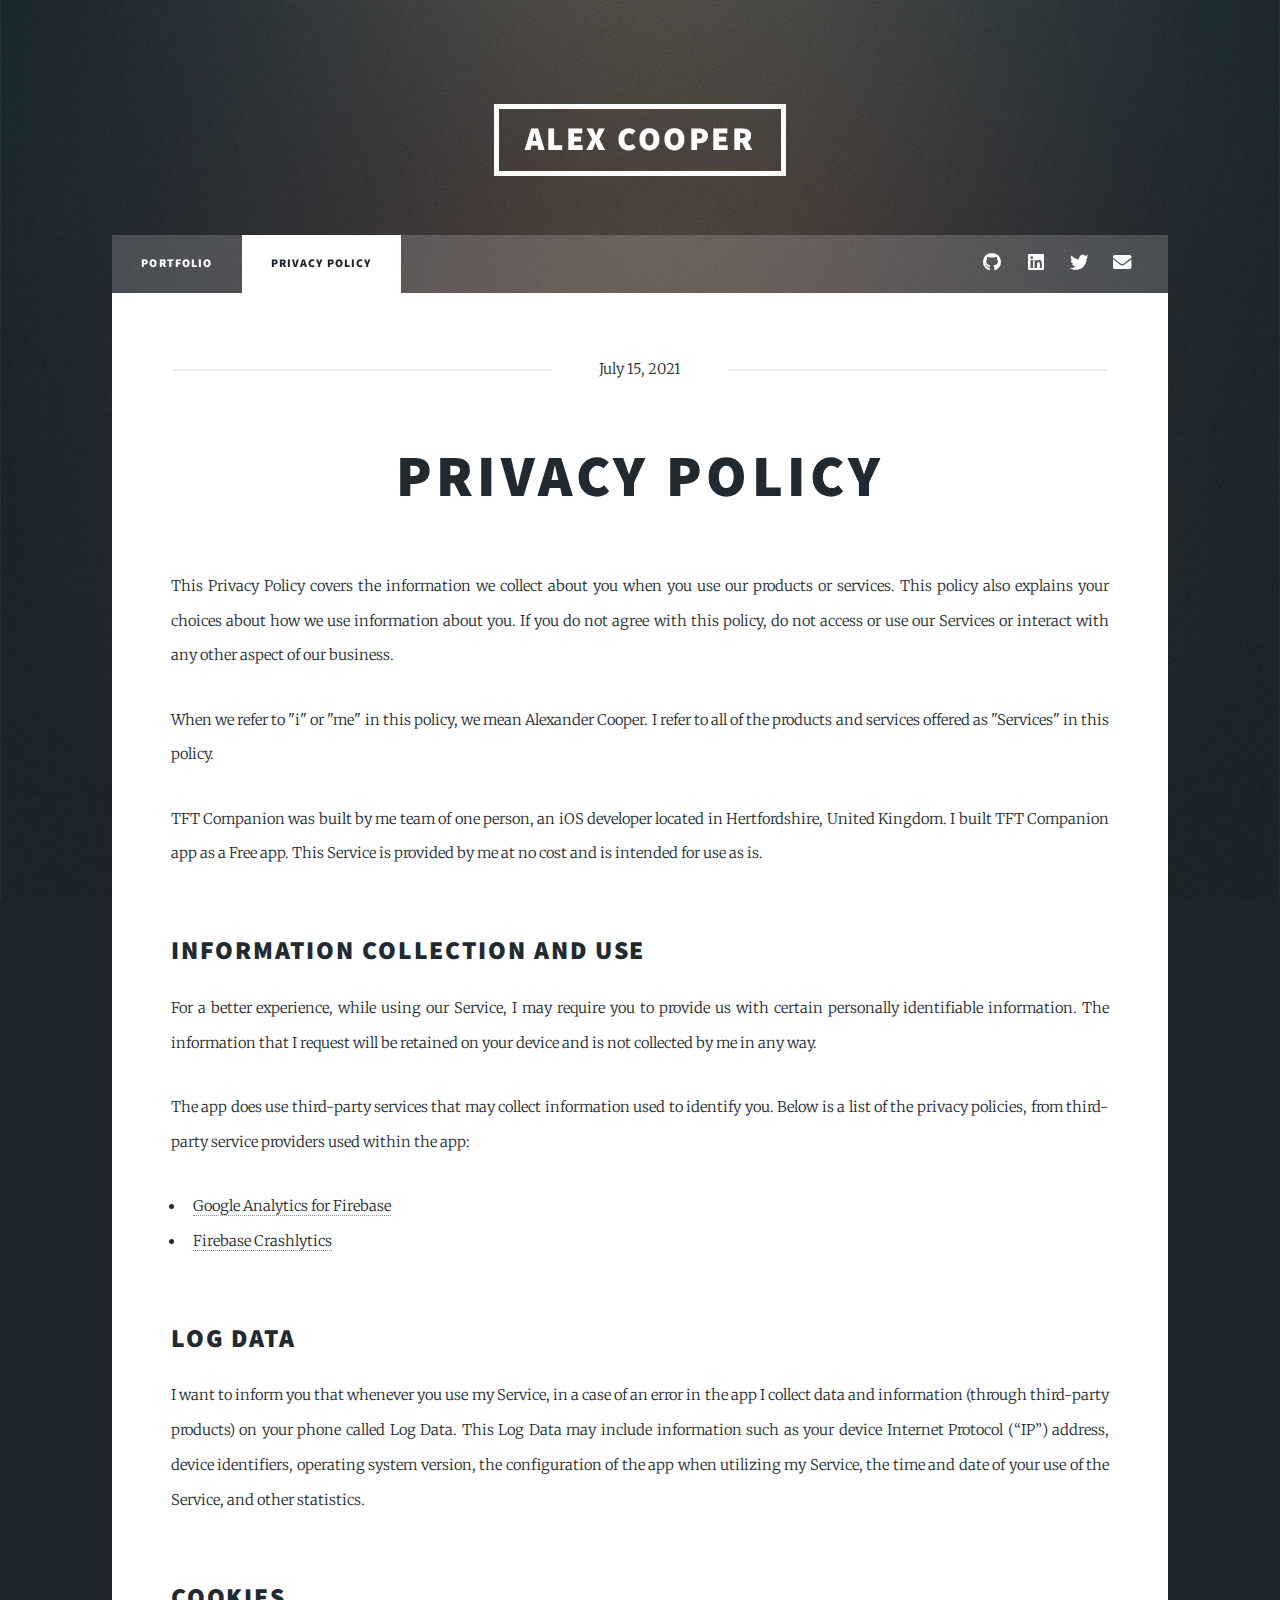
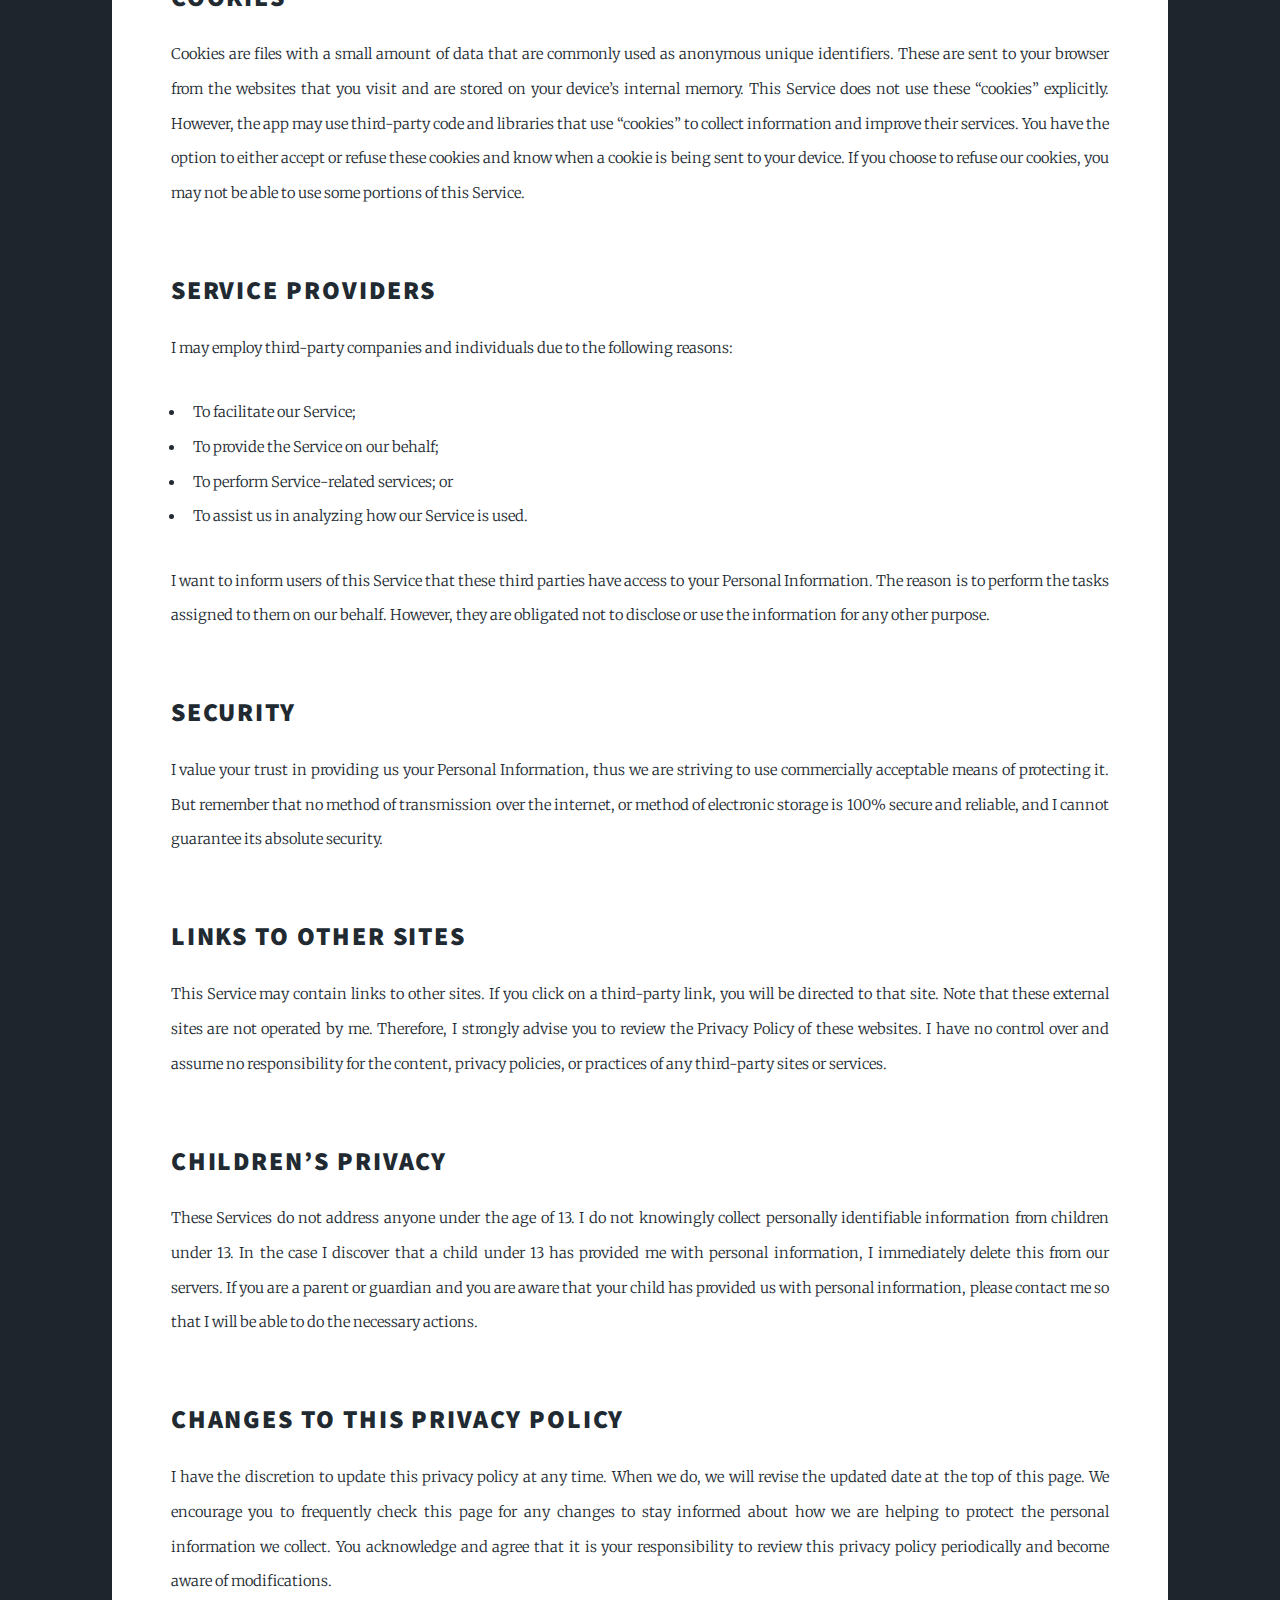
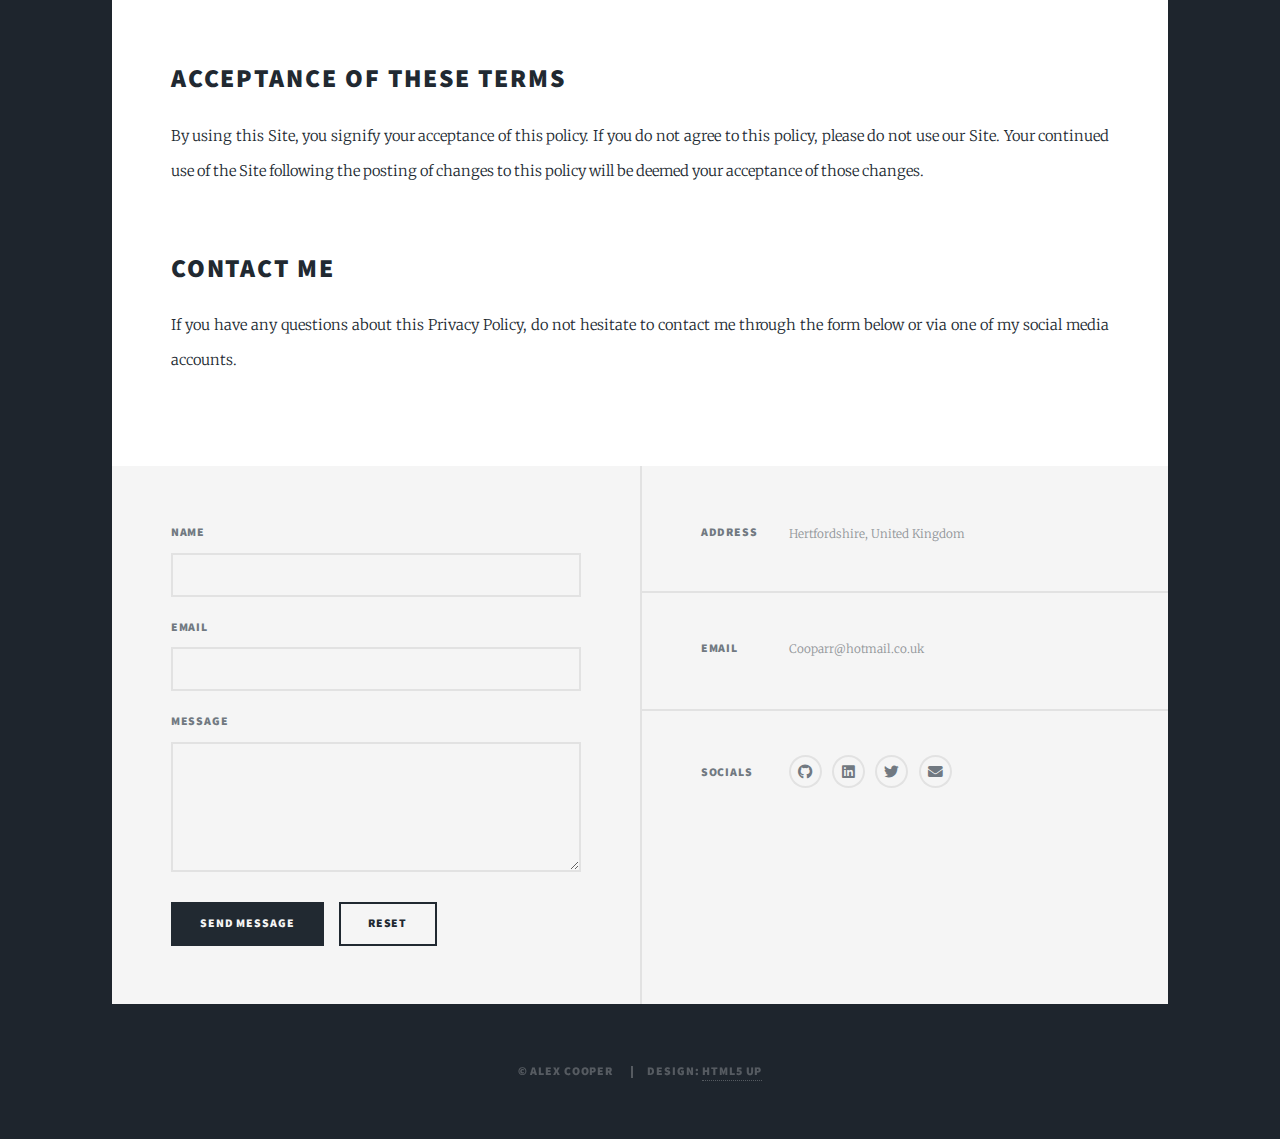
==== privacypolicy.html @ 0dc4c360 "Added a privacy policy page." ====
<!DOCTYPE HTML>
<!--
	Massively by HTML5 UP
	html5up.net | @ajlkn
	Free for personal and commercial use under the CCA 3.0 license (html5up.net/license)
-->
<html>

<head>
	<title>Alex Cooper - Privacy Policy</title>
	<link rel="icon" href="images/Memoji.png" type="image/jpg">
	<meta charset="utf-8" />
	<meta name="viewport" content="width=device-width, initial-scale=1, user-scalable=no" />
	<link rel="stylesheet" href="assets/css/main.css" />
	<noscript>
		<link rel="stylesheet" href="assets/css/noscript.css" />
	</noscript>
</head>

<body class="is-preload">

	<!-- Wrapper -->
	<div id="wrapper">

		<!-- Header -->
		<header id="header">
			<a href="index.html" class="logo">Alex Cooper</a>
		</header>

		<!-- Nav -->
		<nav id="nav">
			<ul class="links">
				<li><a href="index.html">Portfolio</a></li>
				<li class="active"><a href="privacypolicy.html">Privacy Policy</a></li>
			</ul>
			<ul class="icons">
				<li><a href="https://github.com/Cooparr" target="_blank" class="icon brands fa-github"><span
							class="label">GitHub</span></a></li>
				<li><a href="https://www.linkedin.com/in/alexandercooper/" target="_blank"
						class="icon brands fa-linkedin"><span class="label">LinkedIn</span></a></li>
				<li><a href="https://twitter.com/ACooparr" target="_blank" class="icon brands fa-twitter"><span
							class="label">Twitter</span></a></li>
				<li><a href="mailto:cooparr@hotmail.co.uk?body=Hello Alex," target="_blank"
						class="icon solid fas fa-envelope"><span class="label">Email Me</span></a></li>
			</ul>
		</nav>

		<!-- Main -->
		<div id="main">

			<!-- Privacy Policy -->
			<section class="post">
				<header class="major">
					<span class="date">July 15, 2021</span>
					<h1>Privacy Policy</h1>
				</header>
				<p>
					This Privacy Policy covers the information we collect about you when you use our products or services. This policy also explains your choices about how we use information about you. If you do not agree with this policy, do not access or use our Services or interact with any other aspect of our business.
				</p>
				<p>
					When we refer to "i" or "me" in this policy, we mean Alexander Cooper. I refer to all of the products and services offered as "Services" in this policy.
				</p>
				<p>
					TFT Companion was built by me team of one person, an iOS developer located in Hertfordshire, United Kingdom. I built TFT Companion app as a Free app. This Service is provided by me at no cost and is intended for use as is.
				</p>
				</br>


				<h2>Information Collection and Use</h2>
				<p>
					For a better experience, while using our Service, I may require you to provide us with certain personally identifiable information. The information that I request will be retained on your device and is not collected by me in any way.
				</p>
				<p>
					The app does use third-party services that may collect information used to identify you. Below is a list of the privacy policies, from third-party service providers used within the app:
				</p>
				<ul>
					<li>
						<a href="https://firebase.google.com/policies/analytics" target="_blank">Google Analytics for
							Firebase</a>
					</li>
					<li>
						<a href="https://firebase.google.com/support/privacy/" target="_blank">Firebase Crashlytics</a>
					</li>
				</ul>
				</br>


				<h2>Log Data</h2>
				<p>
					I want to inform you that whenever you use my Service, in a case of an error in the app I collect data and information (through third-party products) on your phone called Log Data. This Log Data may include information such as your device Internet Protocol (“IP”) address, device identifiers, operating system version, the configuration of the app when utilizing my Service, the time and date of your use of the Service, and other statistics.
				</p>
				</br>


				<h2>Cookies</h2>
				<p>
					Cookies are files with a small amount of data that are commonly used as anonymous unique identifiers. These are sent to your browser from the websites that you visit and are stored on your device’s internal memory. This Service does not use these “cookies” explicitly. However, the app may use third-party code and libraries that use “cookies” to collect information and improve their services. You have the option to either accept or refuse these cookies and know when a cookie is being sent to your device. If you choose to refuse our cookies, you may not be able to use some portions of this Service.
				</p>
				</br>


				<h2>Service Providers</h2>
				<p>
					I may employ third-party companies and individuals due to the following reasons:
				</p>
				<ul>
					<li>To facilitate our Service;</li>
					<li>To provide the Service on our behalf;</li>
					<li>To perform Service-related services; or</li>
					<li>To assist us in analyzing how our Service is used.</li>
				</ul>
				<p>
					I want to inform users of this Service that these third parties have access to your Personal Information. The reason is to perform the tasks assigned to them on our behalf. However, they are obligated not to disclose or use the information for any other purpose.
				</p>
				</br>
				<h2>Security</h2>

				<p>
					I value your trust in providing us your Personal Information, thus we are striving to use commercially acceptable means of protecting it. But remember that no method of transmission over the internet, or method of electronic storage is 100% secure and reliable, and I cannot guarantee its absolute security.
				</p>


				</br>
				<h2>Links to Other Sites</h2>
				<p>
					This Service may contain links to other sites. If you click on a third-party link, you will be directed to that site. Note that these external sites are not operated by me. Therefore, I strongly advise you to review the Privacy Policy of these websites. I have no control over and assume no responsibility for the content, privacy policies, or practices of any third-party sites or services.
				</p>
				</br>


				<h2>Children’s Privacy</h2>
				<p>
					These Services do not address anyone under the age of 13. I do not knowingly collect personally identifiable information from children under 13. In the case I discover that a child under 13 has provided me with personal information, I immediately delete this from our servers. If you are a parent or guardian and you are aware that your child has provided us with personal information, please contact me so that I will be able to do the necessary actions.
				</p>
				</br>


				<h2>Changes to This Privacy Policy</h2>
				<p>
					I have the discretion to update this privacy policy at any time. When we do, we will revise the updated date at the top of this page. We encourage you to frequently check this page for any changes to stay informed about how we are helping to protect the personal information we collect. You acknowledge and agree that it is your responsibility to review this privacy policy periodically and become aware of modifications.
				</p>
				</br>


				<h2>Acceptance of These Terms</h2>
				<p>
					By using this Site, you signify your acceptance of this policy. If you do not agree to this policy, please do not use our Site. Your continued use of the Site following the posting of changes to this policy will be deemed your acceptance of those changes.
				</p>
				</br>


				<h2>Contact Me</h2>
				<p>
					If you have any questions about this Privacy Policy, do not hesitate to contact me through the form below or via one of my social media accounts.
				</p>
			</section>
		</div>

		<!-- Footer -->
		<footer id="footer">
			<section>
				<form method="post" action="mailto:cooparr@hotmail.co.uk" enctype="text/plain">
					<div class="fields">
						<div class="field">
							<label for="name">Name</label>
							<input type="text" name="name" id="name">
						</div>
						<div class="field">
							<label for="email">Email</label>
							<input type="text" name="email" id="email">
						</div>
						<div class="field">
							<label for="message">Message</label>
							<textarea name="message" id="message" rows="3"></textarea>
						</div>
					</div>
					<ul class="actions">
						<li><input type="submit" value="Send Message" class="primary"/></li>
						<li><input type="reset" value="Reset"></li>
					</ul>
				</form>
			</section>
			<section class="split contact">
				<section class="alt">
					<h3>Address</h3>
					<p>Hertfordshire, United Kingdom</p>
				</section>
				<section class="alt">
					<h3>Email</h3>
					<p>Cooparr@hotmail.co.uk</p>
				</section>
				<section>
					<h3>Socials</h3>
					<ul class="icons alt">
						<li><a href="https://github.com/Cooparr" target="_blank" class="icon brands alt fa-github"><span
									class="label">GitHub</span></a></li>
						<li><a href="https://www.linkedin.com/in/alexandercooper/" target="_blank"
								class="icon brands alt fa-linkedin"><span class="label">LinkedIn</span></a></li>
						<li><a href="https://twitter.com/ACooparr" target="_blank"
								class="icon brands alt fa-twitter"><span class="label">Twitter</span></a></li>
						<li><a href="mailto:cooparr@hotmail.co.uk?body=Hello Alex," target="_blank"
								class="icon solid fas fa-envelope"><span class="label">Email Me</span></a></li>
					</ul>
				</section>
			</section>
		</footer>

		<!-- Copyright -->
		<div id="copyright">
			<ul>
				<li>&copy; Alex Cooper</li>
				<li>Design: <a href="https://html5up.net">HTML5 UP</a></li>
			</ul>
		</div>

	</div>

	<!-- Scripts -->
	<script src="assets/js/jquery.min.js"></script>
	<script src="assets/js/jquery.scrollex.min.js"></script>
	<script src="assets/js/jquery.scrolly.min.js"></script>
	<script src="assets/js/browser.min.js"></script>
	<script src="assets/js/breakpoints.min.js"></script>
	<script src="assets/js/util.js"></script>
	<script src="assets/js/main.js"></script>

</body>

</html>
---- assets/css/main.css ----
@import url(fontawesome-all.min.css);
@import url("https://fonts.googleapis.com/css?family=Merriweather:300,700,300italic,700italic|Source+Sans+Pro:900");

/*
	Massively by HTML5 UP
	html5up.net | @ajlkn
	Free for personal and commercial use under the CCA 3.0 license (html5up.net/license)
*/

html, body, div, span, applet, object,
iframe, h1, h2, h3, h4, h5, h6, p, blockquote,
pre, a, abbr, acronym, address, big, cite,
code, del, dfn, em, img, ins, kbd, q, s, samp,
small, strike, strong, sub, sup, tt, var, b,
u, i, center, dl, dt, dd, ol, ul, li, fieldset,
form, label, legend, table, caption, tbody,
tfoot, thead, tr, th, td, article, aside,
canvas, details, embed, figure, figcaption,
footer, header, hgroup, menu, nav, output, ruby,
section, summary, time, mark, audio, video {
	margin: 0;
	padding: 0;
	border: 0;
	font-size: 100%;
	font: inherit;
	vertical-align: baseline;}

article, aside, details, figcaption, figure,
footer, header, hgroup, menu, nav, section {
	display: block;}

body {
	line-height: 1;
}

ol, ul {
	list-style: none;
}

blockquote, q {
	quotes: none;
}

	blockquote:before, blockquote:after, q:before, q:after {
		content: '';
		content: none;
	}

table {
	border-collapse: collapse;
	border-spacing: 0;
}

body {
	-webkit-text-size-adjust: none;
}

mark {
	background-color: transparent;
	color: inherit;
}

input::-moz-focus-inner {
	border: 0;
	padding: 0;
}

input, select, textarea {
	-moz-appearance: none;
	-webkit-appearance: none;
	-ms-appearance: none;
	appearance: none;
}

/* Basic */

	@-ms-viewport {
		width: device-width;
	}

	body {
		-ms-overflow-style: scrollbar;
	}

	@media screen and (max-width: 480px) {

		html, body {
			min-width: 320px;
		}

	}

	html {
		box-sizing: border-box;
	}

	*, *:before, *:after {
		box-sizing: inherit;
	}

	body {
		background-color: #1e252d;
	}

		body.is-preload *, body.is-preload *:before, body.is-preload *:after {
			-moz-animation: none !important;
			-webkit-animation: none !important;
			-ms-animation: none !important;
			animation: none !important;
			-moz-transition: none !important;
			-webkit-transition: none !important;
			-ms-transition: none !important;
			transition: none !important;
		}

/* Type */

	html {
		font-size: 16pt;
	}

		@media screen and (max-width: 1680px) {

			html {
				font-size: 12pt;
			}

		}

		@media screen and (max-width: 1280px) {

			html {
				font-size: 11pt;
			}

		}

		@media screen and (max-width: 360px) {

			html {
				font-size: 10pt;
			}

		}

	body {
		color: #212931;
	}

	body, input, select, textarea {
		font-family: "Merriweather", Georgia, serif;
		font-weight: 300;
		font-size: 1rem;
		line-height: 2.375;
	}

	a {
		-moz-transition: color 0.2s ease-in-out, background-color 0.2s ease-in-out, border-color 0.2s ease-in-out, box-shadow 0.2s ease-in-out;
		-webkit-transition: color 0.2s ease-in-out, background-color 0.2s ease-in-out, border-color 0.2s ease-in-out, box-shadow 0.2s ease-in-out;
		-ms-transition: color 0.2s ease-in-out, background-color 0.2s ease-in-out, border-color 0.2s ease-in-out, box-shadow 0.2s ease-in-out;
		transition: color 0.2s ease-in-out, background-color 0.2s ease-in-out, border-color 0.2s ease-in-out, box-shadow 0.2s ease-in-out;
		border-bottom: dotted 1px;
		text-decoration: none;
	}

		a:hover {
			border-bottom-color: transparent;
		}

	strong, b {
		font-weight: 600;
	}

	em, i {
		font-style: italic;
	}

	p {
		text-align: justify;
		margin: 0 0 2rem 0;
	}

	h1, h2, h3, h4, h5, h6 {
		font-family: "Source Sans Pro", Helvetica, sans-serif;
		font-weight: 900;
		line-height: 1.5;
		letter-spacing: 0.075em;
		text-transform: uppercase;
		margin: 0 0 1rem 0;
	}

		h1 a, h2 a, h3 a, h4 a, h5 a, h6 a {
			border-bottom: 0;
			color: inherit;
			text-decoration: none;
		}

	h1 {
		font-size: 4rem;
		line-height: 1.1;
		margin: 0 0 2rem 0;
	}

	h2 {
		font-size: 1.75rem;
		line-height: 1.3;
		margin: 0 0 1.5rem 0;
	}

	h3 {
		font-size: 1.25rem;
		margin: 0 0 1.5rem 0;
	}

	h4 {
		font-size: 1rem;
	}

	h5 {
		font-size: 0.9rem;
	}

	h6 {
		font-size: 0.8rem;
	}

	sub {
		font-size: 0.8rem;
		position: relative;
		top: 0.5rem;
	}

	sup {
		font-size: 0.8rem;
		position: relative;
		top: -0.5rem;
	}

	blockquote {
		border-left: solid 4px;
		font-style: italic;
		margin: 0 0 2rem 0;
		padding: 0.5rem 0 0.5rem 2rem;
	}

	code {
		border: solid 2px;
		font-family: "Courier New", monospace;
		font-size: 0.9rem;
		margin: 0 0.25rem;
		padding: 0.25rem 0.65rem;
	}

	pre {
		-webkit-overflow-scrolling: touch;
		font-family: "Courier New", monospace;
		font-size: 0.9rem;
		margin: 0 0 2rem 0;
	}

		pre code {
			display: block;
			line-height: 1.75;
			padding: 1rem 1.5rem;
			overflow-x: auto;
		}

	hr {
		border: 0;
		border-bottom: solid 2px;
		margin: 3rem 0;
	}

		hr.major {
			margin: 5rem 0;
		}

	.align-left {
		text-align: left;
	}

	.align-center {
		text-align: center;
	}

	.align-right {
		text-align: right;
	}

	input, select, textarea {
		color: #212931;
	}

	a {
		color: #212931;
		border-bottom-color: rgba(33, 41, 49, 0.5);
	}

		a:hover {
			border-bottom-color: transparent;
			color: #18bfef !important;
		}

	strong, b {
		color: #212931;
	}

	h1, h2, h3, h4, h5, h6 {
		color: #212931;
	}

	blockquote {
		border-left-color: #eeeeee;
	}

	code {
		background: rgba(220, 220, 220, 0.25);
		border-color: #eeeeee;
	}

	hr {
		border-bottom-color: #eeeeee;
	}

/* Row */

	.row {
		display: flex;
		flex-wrap: wrap;
		box-sizing: border-box;
		align-items: stretch;
	}

		.row > * {
			box-sizing: border-box;
		}

		.row.gtr-uniform > * > :last-child {
			margin-bottom: 0;
		}

		.row.aln-left {
			justify-content: flex-start;
		}

		.row.aln-center {
			justify-content: center;
		}

		.row.aln-right {
			justify-content: flex-end;
		}

		.row.aln-top {
			align-items: flex-start;
		}

		.row.aln-middle {
			align-items: center;
		}

		.row.aln-bottom {
			align-items: flex-end;
		}

		.row > .imp {
			order: -1;
		}

		.row > .col-1 {
			width: 8.33333%;
		}

		.row > .off-1 {
			margin-left: 8.33333%;
		}

		.row > .col-2 {
			width: 16.66667%;
		}

		.row > .off-2 {
			margin-left: 16.66667%;
		}

		.row > .col-3 {
			width: 25%;
		}

		.row > .off-3 {
			margin-left: 25%;
		}

		.row > .col-4 {
			width: 33.33333%;
		}

		.row > .off-4 {
			margin-left: 33.33333%;
		}

		.row > .col-5 {
			width: 41.66667%;
		}

		.row > .off-5 {
			margin-left: 41.66667%;
		}

		.row > .col-6 {
			width: 50%;
		}

		.row > .off-6 {
			margin-left: 50%;
		}

		.row > .col-7 {
			width: 58.33333%;
		}

		.row > .off-7 {
			margin-left: 58.33333%;
		}

		.row > .col-8 {
			width: 66.66667%;
		}

		.row > .off-8 {
			margin-left: 66.66667%;
		}

		.row > .col-9 {
			width: 75%;
		}

		.row > .off-9 {
			margin-left: 75%;
		}

		.row > .col-10 {
			width: 83.33333%;
		}

		.row > .off-10 {
			margin-left: 83.33333%;
		}

		.row > .col-11 {
			width: 91.66667%;
		}

		.row > .off-11 {
			margin-left: 91.66667%;
		}

		.row > .col-12 {
			width: 100%;
		}

		.row > .off-12 {
			margin-left: 100%;
		}

		.row.gtr-0 {
			margin-top: 0;
			margin-left: 0rem;
		}

			.row.gtr-0 > * {
				padding: 0 0 0 0rem;
			}

			.row.gtr-0.gtr-uniform {
				margin-top: 0rem;
			}

				.row.gtr-0.gtr-uniform > * {
					padding-top: 0rem;
				}

		.row.gtr-25 {
			margin-top: 0;
			margin-left: -0.375rem;
		}

			.row.gtr-25 > * {
				padding: 0 0 0 0.375rem;
			}

			.row.gtr-25.gtr-uniform {
				margin-top: -0.375rem;
			}

				.row.gtr-25.gtr-uniform > * {
					padding-top: 0.375rem;
				}

		.row.gtr-50 {
			margin-top: 0;
			margin-left: -0.75rem;
		}

			.row.gtr-50 > * {
				padding: 0 0 0 0.75rem;
			}

			.row.gtr-50.gtr-uniform {
				margin-top: -0.75rem;
			}

				.row.gtr-50.gtr-uniform > * {
					padding-top: 0.75rem;
				}

		.row {
			margin-top: 0;
			margin-left: -1.5rem;
		}

			.row > * {
				padding: 0 0 0 1.5rem;
			}

			.row.gtr-uniform {
				margin-top: -1.5rem;
			}

				.row.gtr-uniform > * {
					padding-top: 1.5rem;
				}

		.row.gtr-150 {
			margin-top: 0;
			margin-left: -2.25rem;
		}

			.row.gtr-150 > * {
				padding: 0 0 0 2.25rem;
			}

			.row.gtr-150.gtr-uniform {
				margin-top: -2.25rem;
			}

				.row.gtr-150.gtr-uniform > * {
					padding-top: 2.25rem;
				}

		.row.gtr-200 {
			margin-top: 0;
			margin-left: -3rem;
		}

			.row.gtr-200 > * {
				padding: 0 0 0 3rem;
			}

			.row.gtr-200.gtr-uniform {
				margin-top: -3rem;
			}

				.row.gtr-200.gtr-uniform > * {
					padding-top: 3rem;
				}

		@media screen and (max-width: 1680px) {

			.row {
				display: flex;
				flex-wrap: wrap;
				box-sizing: border-box;
				align-items: stretch;
			}

				.row > * {
					box-sizing: border-box;
				}

				.row.gtr-uniform > * > :last-child {
					margin-bottom: 0;
				}

				.row.aln-left {
					justify-content: flex-start;
				}

				.row.aln-center {
					justify-content: center;
				}

				.row.aln-right {
					justify-content: flex-end;
				}

				.row.aln-top {
					align-items: flex-start;
				}

				.row.aln-middle {
					align-items: center;
				}

				.row.aln-bottom {
					align-items: flex-end;
				}

				.row > .imp-xlarge {
					order: -1;
				}

				.row > .col-1-xlarge {
					width: 8.33333%;
				}

				.row > .off-1-xlarge {
					margin-left: 8.33333%;
				}

				.row > .col-2-xlarge {
					width: 16.66667%;
				}

				.row > .off-2-xlarge {
					margin-left: 16.66667%;
				}

				.row > .col-3-xlarge {
					width: 25%;
				}

				.row > .off-3-xlarge {
					margin-left: 25%;
				}

				.row > .col-4-xlarge {
					width: 33.33333%;
				}

				.row > .off-4-xlarge {
					margin-left: 33.33333%;
				}

				.row > .col-5-xlarge {
					width: 41.66667%;
				}

				.row > .off-5-xlarge {
					margin-left: 41.66667%;
				}

				.row > .col-6-xlarge {
					width: 50%;
				}

				.row > .off-6-xlarge {
					margin-left: 50%;
				}

				.row > .col-7-xlarge {
					width: 58.33333%;
				}

				.row > .off-7-xlarge {
					margin-left: 58.33333%;
				}

				.row > .col-8-xlarge {
					width: 66.66667%;
				}

				.row > .off-8-xlarge {
					margin-left: 66.66667%;
				}

				.row > .col-9-xlarge {
					width: 75%;
				}

				.row > .off-9-xlarge {
					margin-left: 75%;
				}

				.row > .col-10-xlarge {
					width: 83.33333%;
				}

				.row > .off-10-xlarge {
					margin-left: 83.33333%;
				}

				.row > .col-11-xlarge {
					width: 91.66667%;
				}

				.row > .off-11-xlarge {
					margin-left: 91.66667%;
				}

				.row > .col-12-xlarge {
					width: 100%;
				}

				.row > .off-12-xlarge {
					margin-left: 100%;
				}

				.row.gtr-0 {
					margin-top: 0;
					margin-left: 0rem;
				}

					.row.gtr-0 > * {
						padding: 0 0 0 0rem;
					}

					.row.gtr-0.gtr-uniform {
						margin-top: 0rem;
					}

						.row.gtr-0.gtr-uniform > * {
							padding-top: 0rem;
						}

				.row.gtr-25 {
					margin-top: 0;
					margin-left: -0.375rem;
				}

					.row.gtr-25 > * {
						padding: 0 0 0 0.375rem;
					}

					.row.gtr-25.gtr-uniform {
						margin-top: -0.375rem;
					}

						.row.gtr-25.gtr-uniform > * {
							padding-top: 0.375rem;
						}

				.row.gtr-50 {
					margin-top: 0;
					margin-left: -0.75rem;
				}

					.row.gtr-50 > * {
						padding: 0 0 0 0.75rem;
					}

					.row.gtr-50.gtr-uniform {
						margin-top: -0.75rem;
					}

						.row.gtr-50.gtr-uniform > * {
							padding-top: 0.75rem;
						}

				.row {
					margin-top: 0;
					margin-left: -1.5rem;
				}

					.row > * {
						padding: 0 0 0 1.5rem;
					}

					.row.gtr-uniform {
						margin-top: -1.5rem;
					}

						.row.gtr-uniform > * {
							padding-top: 1.5rem;
						}

				.row.gtr-150 {
					margin-top: 0;
					margin-left: -2.25rem;
				}

					.row.gtr-150 > * {
						padding: 0 0 0 2.25rem;
					}

					.row.gtr-150.gtr-uniform {
						margin-top: -2.25rem;
					}

						.row.gtr-150.gtr-uniform > * {
							padding-top: 2.25rem;
						}

				.row.gtr-200 {
					margin-top: 0;
					margin-left: -3rem;
				}

					.row.gtr-200 > * {
						padding: 0 0 0 3rem;
					}

					.row.gtr-200.gtr-uniform {
						margin-top: -3rem;
					}

						.row.gtr-200.gtr-uniform > * {
							padding-top: 3rem;
						}

		}

		@media screen and (max-width: 1280px) {

			.row {
				display: flex;
				flex-wrap: wrap;
				box-sizing: border-box;
				align-items: stretch;
			}

				.row > * {
					box-sizing: border-box;
				}

				.row.gtr-uniform > * > :last-child {
					margin-bottom: 0;
				}

				.row.aln-left {
					justify-content: flex-start;
				}

				.row.aln-center {
					justify-content: center;
				}

				.row.aln-right {
					justify-content: flex-end;
				}

				.row.aln-top {
					align-items: flex-start;
				}

				.row.aln-middle {
					align-items: center;
				}

				.row.aln-bottom {
					align-items: flex-end;
				}

				.row > .imp-large {
					order: -1;
				}

				.row > .col-1-large {
					width: 8.33333%;
				}

				.row > .off-1-large {
					margin-left: 8.33333%;
				}

				.row > .col-2-large {
					width: 16.66667%;
				}

				.row > .off-2-large {
					margin-left: 16.66667%;
				}

				.row > .col-3-large {
					width: 25%;
				}

				.row > .off-3-large {
					margin-left: 25%;
				}

				.row > .col-4-large {
					width: 33.33333%;
				}

				.row > .off-4-large {
					margin-left: 33.33333%;
				}

				.row > .col-5-large {
					width: 41.66667%;
				}

				.row > .off-5-large {
					margin-left: 41.66667%;
				}

				.row > .col-6-large {
					width: 50%;
				}

				.row > .off-6-large {
					margin-left: 50%;
				}

				.row > .col-7-large {
					width: 58.33333%;
				}

				.row > .off-7-large {
					margin-left: 58.33333%;
				}

				.row > .col-8-large {
					width: 66.66667%;
				}

				.row > .off-8-large {
					margin-left: 66.66667%;
				}

				.row > .col-9-large {
					width: 75%;
				}

				.row > .off-9-large {
					margin-left: 75%;
				}

				.row > .col-10-large {
					width: 83.33333%;
				}

				.row > .off-10-large {
					margin-left: 83.33333%;
				}

				.row > .col-11-large {
					width: 91.66667%;
				}

				.row > .off-11-large {
					margin-left: 91.66667%;
				}

				.row > .col-12-large {
					width: 100%;
				}

				.row > .off-12-large {
					margin-left: 100%;
				}

				.row.gtr-0 {
					margin-top: 0;
					margin-left: 0rem;
				}

					.row.gtr-0 > * {
						padding: 0 0 0 0rem;
					}

					.row.gtr-0.gtr-uniform {
						margin-top: 0rem;
					}

						.row.gtr-0.gtr-uniform > * {
							padding-top: 0rem;
						}

				.row.gtr-25 {
					margin-top: 0;
					margin-left: -0.375rem;
				}

					.row.gtr-25 > * {
						padding: 0 0 0 0.375rem;
					}

					.row.gtr-25.gtr-uniform {
						margin-top: -0.375rem;
					}

						.row.gtr-25.gtr-uniform > * {
							padding-top: 0.375rem;
						}

				.row.gtr-50 {
					margin-top: 0;
					margin-left: -0.75rem;
				}

					.row.gtr-50 > * {
						padding: 0 0 0 0.75rem;
					}

					.row.gtr-50.gtr-uniform {
						margin-top: -0.75rem;
					}

						.row.gtr-50.gtr-uniform > * {
							padding-top: 0.75rem;
						}

				.row {
					margin-top: 0;
					margin-left: -1.5rem;
				}

					.row > * {
						padding: 0 0 0 1.5rem;
					}

					.row.gtr-uniform {
						margin-top: -1.5rem;
					}

						.row.gtr-uniform > * {
							padding-top: 1.5rem;
						}

				.row.gtr-150 {
					margin-top: 0;
					margin-left: -2.25rem;
				}

					.row.gtr-150 > * {
						padding: 0 0 0 2.25rem;
					}

					.row.gtr-150.gtr-uniform {
						margin-top: -2.25rem;
					}

						.row.gtr-150.gtr-uniform > * {
							padding-top: 2.25rem;
						}

				.row.gtr-200 {
					margin-top: 0;
					margin-left: -3rem;
				}

					.row.gtr-200 > * {
						padding: 0 0 0 3rem;
					}

					.row.gtr-200.gtr-uniform {
						margin-top: -3rem;
					}

						.row.gtr-200.gtr-uniform > * {
							padding-top: 3rem;
						}

		}

		@media screen and (max-width: 980px) {

			.row {
				display: flex;
				flex-wrap: wrap;
				box-sizing: border-box;
				align-items: stretch;
			}

				.row > * {
					box-sizing: border-box;
				}

				.row.gtr-uniform > * > :last-child {
					margin-bottom: 0;
				}

				.row.aln-left {
					justify-content: flex-start;
				}

				.row.aln-center {
					justify-content: center;
				}

				.row.aln-right {
					justify-content: flex-end;
				}

				.row.aln-top {
					align-items: flex-start;
				}

				.row.aln-middle {
					align-items: center;
				}

				.row.aln-bottom {
					align-items: flex-end;
				}

				.row > .imp-medium {
					order: -1;
				}

				.row > .col-1-medium {
					width: 8.33333%;
				}

				.row > .off-1-medium {
					margin-left: 8.33333%;
				}

				.row > .col-2-medium {
					width: 16.66667%;
				}

				.row > .off-2-medium {
					margin-left: 16.66667%;
				}

				.row > .col-3-medium {
					width: 25%;
				}

				.row > .off-3-medium {
					margin-left: 25%;
				}

				.row > .col-4-medium {
					width: 33.33333%;
				}

				.row > .off-4-medium {
					margin-left: 33.33333%;
				}

				.row > .col-5-medium {
					width: 41.66667%;
				}

				.row > .off-5-medium {
					margin-left: 41.66667%;
				}

				.row > .col-6-medium {
					width: 50%;
				}

				.row > .off-6-medium {
					margin-left: 50%;
				}

				.row > .col-7-medium {
					width: 58.33333%;
				}

				.row > .off-7-medium {
					margin-left: 58.33333%;
				}

				.row > .col-8-medium {
					width: 66.66667%;
				}

				.row > .off-8-medium {
					margin-left: 66.66667%;
				}

				.row > .col-9-medium {
					width: 75%;
				}

				.row > .off-9-medium {
					margin-left: 75%;
				}

				.row > .col-10-medium {
					width: 83.33333%;
				}

				.row > .off-10-medium {
					margin-left: 83.33333%;
				}

				.row > .col-11-medium {
					width: 91.66667%;
				}

				.row > .off-11-medium {
					margin-left: 91.66667%;
				}

				.row > .col-12-medium {
					width: 100%;
				}

				.row > .off-12-medium {
					margin-left: 100%;
				}

				.row.gtr-0 {
					margin-top: 0;
					margin-left: 0rem;
				}

					.row.gtr-0 > * {
						padding: 0 0 0 0rem;
					}

					.row.gtr-0.gtr-uniform {
						margin-top: 0rem;
					}

						.row.gtr-0.gtr-uniform > * {
							padding-top: 0rem;
						}

				.row.gtr-25 {
					margin-top: 0;
					margin-left: -0.375rem;
				}

					.row.gtr-25 > * {
						padding: 0 0 0 0.375rem;
					}

					.row.gtr-25.gtr-uniform {
						margin-top: -0.375rem;
					}

						.row.gtr-25.gtr-uniform > * {
							padding-top: 0.375rem;
						}

				.row.gtr-50 {
					margin-top: 0;
					margin-left: -0.75rem;
				}

					.row.gtr-50 > * {
						padding: 0 0 0 0.75rem;
					}

					.row.gtr-50.gtr-uniform {
						margin-top: -0.75rem;
					}

						.row.gtr-50.gtr-uniform > * {
							padding-top: 0.75rem;
						}

				.row {
					margin-top: 0;
					margin-left: -1.5rem;
				}

					.row > * {
						padding: 0 0 0 1.5rem;
					}

					.row.gtr-uniform {
						margin-top: -1.5rem;
					}

						.row.gtr-uniform > * {
							padding-top: 1.5rem;
						}

				.row.gtr-150 {
					margin-top: 0;
					margin-left: -2.25rem;
				}

					.row.gtr-150 > * {
						padding: 0 0 0 2.25rem;
					}

					.row.gtr-150.gtr-uniform {
						margin-top: -2.25rem;
					}

						.row.gtr-150.gtr-uniform > * {
							padding-top: 2.25rem;
						}

				.row.gtr-200 {
					margin-top: 0;
					margin-left: -3rem;
				}

					.row.gtr-200 > * {
						padding: 0 0 0 3rem;
					}

					.row.gtr-200.gtr-uniform {
						margin-top: -3rem;
					}

						.row.gtr-200.gtr-uniform > * {
							padding-top: 3rem;
						}

		}

		@media screen and (max-width: 736px) {

			.row {
				display: flex;
				flex-wrap: wrap;
				box-sizing: border-box;
				align-items: stretch;
			}

				.row > * {
					box-sizing: border-box;
				}

				.row.gtr-uniform > * > :last-child {
					margin-bottom: 0;
				}

				.row.aln-left {
					justify-content: flex-start;
				}

				.row.aln-center {
					justify-content: center;
				}

				.row.aln-right {
					justify-content: flex-end;
				}

				.row.aln-top {
					align-items: flex-start;
				}

				.row.aln-middle {
					align-items: center;
				}

				.row.aln-bottom {
					align-items: flex-end;
				}

				.row > .imp-small {
					order: -1;
				}

				.row > .col-1-small {
					width: 8.33333%;
				}

				.row > .off-1-small {
					margin-left: 8.33333%;
				}

				.row > .col-2-small {
					width: 16.66667%;
				}

				.row > .off-2-small {
					margin-left: 16.66667%;
				}

				.row > .col-3-small {
					width: 25%;
				}

				.row > .off-3-small {
					margin-left: 25%;
				}

				.row > .col-4-small {
					width: 33.33333%;
				}

				.row > .off-4-small {
					margin-left: 33.33333%;
				}

				.row > .col-5-small {
					width: 41.66667%;
				}

				.row > .off-5-small {
					margin-left: 41.66667%;
				}

				.row > .col-6-small {
					width: 50%;
				}

				.row > .off-6-small {
					margin-left: 50%;
				}

				.row > .col-7-small {
					width: 58.33333%;
				}

				.row > .off-7-small {
					margin-left: 58.33333%;
				}

				.row > .col-8-small {
					width: 66.66667%;
				}

				.row > .off-8-small {
					margin-left: 66.66667%;
				}

				.row > .col-9-small {
					width: 75%;
				}

				.row > .off-9-small {
					margin-left: 75%;
				}

				.row > .col-10-small {
					width: 83.33333%;
				}

				.row > .off-10-small {
					margin-left: 83.33333%;
				}

				.row > .col-11-small {
					width: 91.66667%;
				}

				.row > .off-11-small {
					margin-left: 91.66667%;
				}

				.row > .col-12-small {
					width: 100%;
				}

				.row > .off-12-small {
					margin-left: 100%;
				}

				.row.gtr-0 {
					margin-top: 0;
					margin-left: 0rem;
				}

					.row.gtr-0 > * {
						padding: 0 0 0 0rem;
					}

					.row.gtr-0.gtr-uniform {
						margin-top: 0rem;
					}

						.row.gtr-0.gtr-uniform > * {
							padding-top: 0rem;
						}

				.row.gtr-25 {
					margin-top: 0;
					margin-left: -0.375rem;
				}

					.row.gtr-25 > * {
						padding: 0 0 0 0.375rem;
					}

					.row.gtr-25.gtr-uniform {
						margin-top: -0.375rem;
					}

						.row.gtr-25.gtr-uniform > * {
							padding-top: 0.375rem;
						}

				.row.gtr-50 {
					margin-top: 0;
					margin-left: -0.75rem;
				}

					.row.gtr-50 > * {
						padding: 0 0 0 0.75rem;
					}

					.row.gtr-50.gtr-uniform {
						margin-top: -0.75rem;
					}

						.row.gtr-50.gtr-uniform > * {
							padding-top: 0.75rem;
						}

				.row {
					margin-top: 0;
					margin-left: -1.5rem;
				}

					.row > * {
						padding: 0 0 0 1.5rem;
					}

					.row.gtr-uniform {
						margin-top: -1.5rem;
					}

						.row.gtr-uniform > * {
							padding-top: 1.5rem;
						}

				.row.gtr-150 {
					margin-top: 0;
					margin-left: -2.25rem;
				}

					.row.gtr-150 > * {
						padding: 0 0 0 2.25rem;
					}

					.row.gtr-150.gtr-uniform {
						margin-top: -2.25rem;
					}

						.row.gtr-150.gtr-uniform > * {
							padding-top: 2.25rem;
						}

				.row.gtr-200 {
					margin-top: 0;
					margin-left: -3rem;
				}

					.row.gtr-200 > * {
						padding: 0 0 0 3rem;
					}

					.row.gtr-200.gtr-uniform {
						margin-top: -3rem;
					}

						.row.gtr-200.gtr-uniform > * {
							padding-top: 3rem;
						}

		}

		@media screen and (max-width: 480px) {

			.row {
				display: flex;
				flex-wrap: wrap;
				box-sizing: border-box;
				align-items: stretch;
			}

				.row > * {
					box-sizing: border-box;
				}

				.row.gtr-uniform > * > :last-child {
					margin-bottom: 0;
				}

				.row.aln-left {
					justify-content: flex-start;
				}

				.row.aln-center {
					justify-content: center;
				}

				.row.aln-right {
					justify-content: flex-end;
				}

				.row.aln-top {
					align-items: flex-start;
				}

				.row.aln-middle {
					align-items: center;
				}

				.row.aln-bottom {
					align-items: flex-end;
				}

				.row > .imp-xsmall {
					order: -1;
				}

				.row > .col-1-xsmall {
					width: 8.33333%;
				}

				.row > .off-1-xsmall {
					margin-left: 8.33333%;
				}

				.row > .col-2-xsmall {
					width: 16.66667%;
				}

				.row > .off-2-xsmall {
					margin-left: 16.66667%;
				}

				.row > .col-3-xsmall {
					width: 25%;
				}

				.row > .off-3-xsmall {
					margin-left: 25%;
				}

				.row > .col-4-xsmall {
					width: 33.33333%;
				}

				.row > .off-4-xsmall {
					margin-left: 33.33333%;
				}

				.row > .col-5-xsmall {
					width: 41.66667%;
				}

				.row > .off-5-xsmall {
					margin-left: 41.66667%;
				}

				.row > .col-6-xsmall {
					width: 50%;
				}

				.row > .off-6-xsmall {
					margin-left: 50%;
				}

				.row > .col-7-xsmall {
					width: 58.33333%;
				}

				.row > .off-7-xsmall {
					margin-left: 58.33333%;
				}

				.row > .col-8-xsmall {
					width: 66.66667%;
				}

				.row > .off-8-xsmall {
					margin-left: 66.66667%;
				}

				.row > .col-9-xsmall {
					width: 75%;
				}

				.row > .off-9-xsmall {
					margin-left: 75%;
				}

				.row > .col-10-xsmall {
					width: 83.33333%;
				}

				.row > .off-10-xsmall {
					margin-left: 83.33333%;
				}

				.row > .col-11-xsmall {
					width: 91.66667%;
				}

				.row > .off-11-xsmall {
					margin-left: 91.66667%;
				}

				.row > .col-12-xsmall {
					width: 100%;
				}

				.row > .off-12-xsmall {
					margin-left: 100%;
				}

				.row.gtr-0 {
					margin-top: 0;
					margin-left: 0rem;
				}

					.row.gtr-0 > * {
						padding: 0 0 0 0rem;
					}

					.row.gtr-0.gtr-uniform {
						margin-top: 0rem;
					}

						.row.gtr-0.gtr-uniform > * {
							padding-top: 0rem;
						}

				.row.gtr-25 {
					margin-top: 0;
					margin-left: -0.375rem;
				}

					.row.gtr-25 > * {
						padding: 0 0 0 0.375rem;
					}

					.row.gtr-25.gtr-uniform {
						margin-top: -0.375rem;
					}

						.row.gtr-25.gtr-uniform > * {
							padding-top: 0.375rem;
						}

				.row.gtr-50 {
					margin-top: 0;
					margin-left: -0.75rem;
				}

					.row.gtr-50 > * {
						padding: 0 0 0 0.75rem;
					}

					.row.gtr-50.gtr-uniform {
						margin-top: -0.75rem;
					}

						.row.gtr-50.gtr-uniform > * {
							padding-top: 0.75rem;
						}

				.row {
					margin-top: 0;
					margin-left: -1.5rem;
				}

					.row > * {
						padding: 0 0 0 1.5rem;
					}

					.row.gtr-uniform {
						margin-top: -1.5rem;
					}

						.row.gtr-uniform > * {
							padding-top: 1.5rem;
						}

				.row.gtr-150 {
					margin-top: 0;
					margin-left: -2.25rem;
				}

					.row.gtr-150 > * {
						padding: 0 0 0 2.25rem;
					}

					.row.gtr-150.gtr-uniform {
						margin-top: -2.25rem;
					}

						.row.gtr-150.gtr-uniform > * {
							padding-top: 2.25rem;
						}

				.row.gtr-200 {
					margin-top: 0;
					margin-left: -3rem;
				}

					.row.gtr-200 > * {
						padding: 0 0 0 3rem;
					}

					.row.gtr-200.gtr-uniform {
						margin-top: -3rem;
					}

						.row.gtr-200.gtr-uniform > * {
							padding-top: 3rem;
						}

		}

		@media screen and (max-width: 360px) {

			.row {
				display: flex;
				flex-wrap: wrap;
				box-sizing: border-box;
				align-items: stretch;
			}

				.row > * {
					box-sizing: border-box;
				}

				.row.gtr-uniform > * > :last-child {
					margin-bottom: 0;
				}

				.row.aln-left {
					justify-content: flex-start;
				}

				.row.aln-center {
					justify-content: center;
				}

				.row.aln-right {
					justify-content: flex-end;
				}

				.row.aln-top {
					align-items: flex-start;
				}

				.row.aln-middle {
					align-items: center;
				}

				.row.aln-bottom {
					align-items: flex-end;
				}

				.row > .imp-xxsmall {
					order: -1;
				}

				.row > .col-1-xxsmall {
					width: 8.33333%;
				}

				.row > .off-1-xxsmall {
					margin-left: 8.33333%;
				}

				.row > .col-2-xxsmall {
					width: 16.66667%;
				}

				.row > .off-2-xxsmall {
					margin-left: 16.66667%;
				}

				.row > .col-3-xxsmall {
					width: 25%;
				}

				.row > .off-3-xxsmall {
					margin-left: 25%;
				}

				.row > .col-4-xxsmall {
					width: 33.33333%;
				}

				.row > .off-4-xxsmall {
					margin-left: 33.33333%;
				}

				.row > .col-5-xxsmall {
					width: 41.66667%;
				}

				.row > .off-5-xxsmall {
					margin-left: 41.66667%;
				}

				.row > .col-6-xxsmall {
					width: 50%;
				}

				.row > .off-6-xxsmall {
					margin-left: 50%;
				}

				.row > .col-7-xxsmall {
					width: 58.33333%;
				}

				.row > .off-7-xxsmall {
					margin-left: 58.33333%;
				}

				.row > .col-8-xxsmall {
					width: 66.66667%;
				}

				.row > .off-8-xxsmall {
					margin-left: 66.66667%;
				}

				.row > .col-9-xxsmall {
					width: 75%;
				}

				.row > .off-9-xxsmall {
					margin-left: 75%;
				}

				.row > .col-10-xxsmall {
					width: 83.33333%;
				}

				.row > .off-10-xxsmall {
					margin-left: 83.33333%;
				}

				.row > .col-11-xxsmall {
					width: 91.66667%;
				}

				.row > .off-11-xxsmall {
					margin-left: 91.66667%;
				}

				.row > .col-12-xxsmall {
					width: 100%;
				}

				.row > .off-12-xxsmall {
					margin-left: 100%;
				}

				.row.gtr-0 {
					margin-top: 0;
					margin-left: 0rem;
				}

					.row.gtr-0 > * {
						padding: 0 0 0 0rem;
					}

					.row.gtr-0.gtr-uniform {
						margin-top: 0rem;
					}

						.row.gtr-0.gtr-uniform > * {
							padding-top: 0rem;
						}

				.row.gtr-25 {
					margin-top: 0;
					margin-left: -0.375rem;
				}

					.row.gtr-25 > * {
						padding: 0 0 0 0.375rem;
					}

					.row.gtr-25.gtr-uniform {
						margin-top: -0.375rem;
					}

						.row.gtr-25.gtr-uniform > * {
							padding-top: 0.375rem;
						}

				.row.gtr-50 {
					margin-top: 0;
					margin-left: -0.75rem;
				}

					.row.gtr-50 > * {
						padding: 0 0 0 0.75rem;
					}

					.row.gtr-50.gtr-uniform {
						margin-top: -0.75rem;
					}

						.row.gtr-50.gtr-uniform > * {
							padding-top: 0.75rem;
						}

				.row {
					margin-top: 0;
					margin-left: -1.5rem;
				}

					.row > * {
						padding: 0 0 0 1.5rem;
					}

					.row.gtr-uniform {
						margin-top: -1.5rem;
					}

						.row.gtr-uniform > * {
							padding-top: 1.5rem;
						}

				.row.gtr-150 {
					margin-top: 0;
					margin-left: -2.25rem;
				}

					.row.gtr-150 > * {
						padding: 0 0 0 2.25rem;
					}

					.row.gtr-150.gtr-uniform {
						margin-top: -2.25rem;
					}

						.row.gtr-150.gtr-uniform > * {
							padding-top: 2.25rem;
						}

				.row.gtr-200 {
					margin-top: 0;
					margin-left: -3rem;
				}

					.row.gtr-200 > * {
						padding: 0 0 0 3rem;
					}

					.row.gtr-200.gtr-uniform {
						margin-top: -3rem;
					}

						.row.gtr-200.gtr-uniform > * {
							padding-top: 3rem;
						}

		}

/* Box */

	.box {
		border: solid 2px;
		margin-bottom: 2rem;
		padding: 1.5rem;
	}

		.box > :last-child,
		.box > :last-child > :last-child,
		.box > :last-child > :last-child > :last-child {
			margin-bottom: 0;
		}

		.box.alt {
			border: 0;
			border-radius: 0;
			padding: 0;
		}

	.box {
		border-color: #eeeeee;
	}

/* Button */

	input[type="submit"],
	input[type="reset"],
	input[type="button"],
	button,
	.button {
		-moz-appearance: none;
		-webkit-appearance: none;
		-ms-appearance: none;
		appearance: none;
		-moz-transition: background-color 0.2s ease-in-out, box-shadow 0.2s ease-in-out, color 0.2s ease-in-out;
		-webkit-transition: background-color 0.2s ease-in-out, box-shadow 0.2s ease-in-out, color 0.2s ease-in-out;
		-ms-transition: background-color 0.2s ease-in-out, box-shadow 0.2s ease-in-out, color 0.2s ease-in-out;
		transition: background-color 0.2s ease-in-out, box-shadow 0.2s ease-in-out, color 0.2s ease-in-out;
		border: 0;
		border-radius: 0;
		cursor: pointer;
		display: inline-block;
		font-family: "Source Sans Pro", Helvetica, sans-serif;
		font-size: 0.8rem;
		font-weight: 900;
		letter-spacing: 0.075em;
		height: 3rem;
		line-height: 3rem;
		padding: 0 2rem;
		text-align: center;
		text-decoration: none;
		text-transform: uppercase;
		white-space: nowrap;
	}

		input[type="submit"].icon:before,
		input[type="reset"].icon:before,
		input[type="button"].icon:before,
		button.icon:before,
		.button.icon:before {
			margin-right: 0.5rem;
		}

		input[type="submit"].icon.solo,
		input[type="reset"].icon.solo,
		input[type="button"].icon.solo,
		button.icon.solo,
		.button.icon.solo {
			position: relative;
			width: 4rem;
			height: 4rem;
			line-height: 4rem;
			border-radius: 4rem;
			text-indent: 4rem;
			overflow: hidden;
			padding: 0;
			white-space: nowrap;
		}

			input[type="submit"].icon.solo:before,
			input[type="reset"].icon.solo:before,
			input[type="button"].icon.solo:before,
			button.icon.solo:before,
			.button.icon.solo:before {
				position: absolute;
				display: block;
				top: 0;
				left: 0;
				width: inherit;
				height: inherit;
				line-height: inherit;
				font-size: 1.25rem;
				margin-right: 0;
				text-align: center;
				text-indent: 0;
			}

		input[type="submit"].fit,
		input[type="reset"].fit,
		input[type="button"].fit,
		button.fit,
		.button.fit {
			width: 100%;
		}

		input[type="submit"].small,
		input[type="reset"].small,
		input[type="button"].small,
		button.small,
		.button.small {
			font-size: 0.7rem;
			height: 2.5rem;
			line-height: 2.5rem;
			padding: 0 1.5rem;
		}

		input[type="submit"].large,
		input[type="reset"].large,
		input[type="button"].large,
		button.large,
		.button.large {
			font-size: 0.9rem;
			height: 3.5rem;
			line-height: 3.5rem;
			padding: 0 2.75rem;
		}

		@media screen and (max-width: 980px) {

			input[type="submit"],
			input[type="reset"],
			input[type="button"],
			button,
			.button {
				font-size: 0.9rem;
				height: 3.25rem;
				line-height: 3.25rem;
			}

				input[type="submit"].large,
				input[type="reset"].large,
				input[type="button"].large,
				button.large,
				.button.large {
					font-size: 1rem;
					height: 3.75rem;
					line-height: 3.75rem;
				}

		}

		input[type="submit"].disabled, input[type="submit"]:disabled,
		input[type="reset"].disabled,
		input[type="reset"]:disabled,
		input[type="button"].disabled,
		input[type="button"]:disabled,
		button.disabled,
		button:disabled,
		.button.disabled,
		.button:disabled {
			pointer-events: none;
			opacity: 0.25;
		}

	input[type="submit"],
	input[type="reset"],
	input[type="button"],
	button,
	.button {
		background-color: transparent;
		box-shadow: inset 0 0 0 2px #212931;
		color: #212931 !important;
	}

		input[type="submit"]:hover,
		input[type="reset"]:hover,
		input[type="button"]:hover,
		button:hover,
		.button:hover {
			box-shadow: inset 0 0 0 2px #18bfef;
			color: #18bfef !important;
		}

		input[type="submit"].primary,
		input[type="reset"].primary,
		input[type="button"].primary,
		button.primary,
		.button.primary {
			background-color: #212931;
			box-shadow: none;
			color: #ffffff !important;
		}

			input[type="submit"].primary:hover,
			input[type="reset"].primary:hover,
			input[type="button"].primary:hover,
			button.primary:hover,
			.button.primary:hover {
				background-color: #18bfef;
			}

/* Form */

	form {
		margin: 0 0 2rem 0;
	}

		form > :last-child {
			margin-bottom: 0;
		}

		form > .fields {
			display: -moz-flex;
			display: -webkit-flex;
			display: -ms-flex;
			display: flex;
			-moz-flex-wrap: wrap;
			-webkit-flex-wrap: wrap;
			-ms-flex-wrap: wrap;
			flex-wrap: wrap;
			width: calc(100% + 3rem);
			margin: -1.5rem 0 2rem -1.5rem;
		}

			form > .fields > .field {
				-moz-flex-grow: 0;
				-webkit-flex-grow: 0;
				-ms-flex-grow: 0;
				flex-grow: 0;
				-moz-flex-shrink: 0;
				-webkit-flex-shrink: 0;
				-ms-flex-shrink: 0;
				flex-shrink: 0;
				padding: 1.5rem 0 0 1.5rem;
				width: calc(100% - 1.5rem);
			}

				form > .fields > .field.half {
					width: calc(50% - 0.75rem);
				}

				form > .fields > .field.third {
					width: calc(100%/3 - 0.5rem);
				}

				form > .fields > .field.quarter {
					width: calc(25% - 0.375rem);
				}

		@media screen and (max-width: 480px) {

			form > .fields {
				width: calc(100% + 3rem);
				margin: -1.5rem 0 2rem -1.5rem;
			}

				form > .fields > .field {
					padding: 1.5rem 0 0 1.5rem;
					width: calc(100% - 1.5rem);
				}

					form > .fields > .field.half {
						width: calc(100% - 1.5rem);
					}

					form > .fields > .field.third {
						width: calc(100% - 1.5rem);
					}

					form > .fields > .field.quarter {
						width: calc(100% - 1.5rem);
					}

		}

	label {
		display: block;
		font-family: "Source Sans Pro", Helvetica, sans-serif;
		font-weight: 900;
		line-height: 1.5;
		letter-spacing: 0.075em;
		font-size: 0.8rem;
		text-transform: uppercase;
		margin: 0 0 0.75rem 0;
	}

		@media screen and (max-width: 980px) {

			label {
				font-size: 0.9rem;
			}

		}

	input[type="text"],
	input[type="password"],
	input[type="email"],
	select,
	textarea {
		-moz-appearance: none;
		-webkit-appearance: none;
		-ms-appearance: none;
		appearance: none;
		background: transparent;
		border-radius: 0;
		border: solid 2px;
		color: inherit;
		display: block;
		outline: 0;
		padding: 0 1rem;
		text-decoration: none;
		width: 100%;
	}

		input[type="text"]:invalid,
		input[type="password"]:invalid,
		input[type="email"]:invalid,
		select:invalid,
		textarea:invalid {
			box-shadow: none;
		}

	select {
		background-size: 1.25rem;
		background-repeat: no-repeat;
		background-position: calc(100% - 1rem) center;
		height: 3rem;
		padding-right: 3rem;
		text-overflow: ellipsis;
	}

		select:focus::-ms-value {
			background-color: transparent;
		}

		select::-ms-expand {
			display: none;
		}

	input[type="text"],
	input[type="password"],
	input[type="email"],
	select {
		height: 3rem;
	}

	textarea {
		padding: 0.75rem 1rem;
	}

	input[type="checkbox"],
	input[type="radio"] {
		-moz-appearance: none;
		-webkit-appearance: none;
		-ms-appearance: none;
		appearance: none;
		display: block;
		float: left;
		margin-right: -2rem;
		opacity: 0;
		width: 1rem;
		z-index: -1;
	}

		input[type="checkbox"] + label,
		input[type="radio"] + label {
			text-decoration: none;
			cursor: pointer;
			display: inline-block;
			font-size: 1rem;
			letter-spacing: 0;
			font-family: "Merriweather", Georgia, serif;
			text-transform: none;
			font-weight: 300;
			padding-left: 2.8rem;
			padding-right: 1rem;
			position: relative;
		}

			input[type="checkbox"] + label:before,
			input[type="radio"] + label:before {
				-moz-osx-font-smoothing: grayscale;
				-webkit-font-smoothing: antialiased;
				display: inline-block;
				font-style: normal;
				font-variant: normal;
				text-rendering: auto;
				line-height: 1;
				text-transform: none !important;
				font-family: 'Font Awesome 5 Free';
				font-weight: 900;
			}

			input[type="checkbox"] + label:before,
			input[type="radio"] + label:before {
				border-radius: 0;
				border: solid 2px;
				content: '';
				display: inline-block;
				font-size: 0.8rem;
				height: 1.8rem;
				left: 0;
				line-height: 1.65rem;
				position: absolute;
				text-align: center;
				top: -0.125rem;
				width: 1.8rem;
			}

		input[type="checkbox"]:checked + label:before,
		input[type="radio"]:checked + label:before {
			content: '\f00c';
		}

	input[type="checkbox"] + label:before {
		border-radius: 0;
	}

	input[type="radio"] + label:before {
		border-radius: 100%;
	}

	::-webkit-input-placeholder {
		opacity: 1.0;
	}

	:-moz-placeholder {
		opacity: 1.0;
	}

	::-moz-placeholder {
		opacity: 1.0;
	}

	:-ms-input-placeholder {
		opacity: 1.0;
	}

	label {
		color: #212931;
	}

	input[type="text"],
	input[type="password"],
	input[type="email"],
	select,
	textarea {
		border-color: #eeeeee;
	}

		input[type="text"]:focus,
		input[type="password"]:focus,
		input[type="email"]:focus,
		select:focus,
		textarea:focus {
			border-color: #18bfef;
		}

	select {
		background-image: url("data:image/svg+xml;charset=utf8,%3Csvg xmlns='http://www.w3.org/2000/svg' width='40' height='40' preserveAspectRatio='none' viewBox='0 0 40 40'%3E%3Cpath d='M9.4,12.3l10.4,10.4l10.4-10.4c0.2-0.2,0.5-0.4,0.9-0.4c0.3,0,0.6,0.1,0.9,0.4l3.3,3.3c0.2,0.2,0.4,0.5,0.4,0.9 c0,0.4-0.1,0.6-0.4,0.9L20.7,31.9c-0.2,0.2-0.5,0.4-0.9,0.4c-0.3,0-0.6-0.1-0.9-0.4L4.3,17.3c-0.2-0.2-0.4-0.5-0.4-0.9 c0-0.4,0.1-0.6,0.4-0.9l3.3-3.3c0.2-0.2,0.5-0.4,0.9-0.4S9.1,12.1,9.4,12.3z' fill='%23eeeeee' /%3E%3C/svg%3E");
	}

		select option {
			background-color: #ffffff;
			color: #212931;
		}

	.select-wrapper:before {
		color: #eeeeee;
	}

	input[type="checkbox"] + label,
	input[type="radio"] + label {
		color: #212931;
	}

		input[type="checkbox"] + label:before,
		input[type="radio"] + label:before {
			border-color: #eeeeee;
		}

	input[type="checkbox"]:checked + label:before,
	input[type="radio"]:checked + label:before {
		background-color: #212931;
		border-color: #212931;
		color: #ffffff;
	}

	input[type="checkbox"]:focus + label:before,
	input[type="radio"]:focus + label:before {
		border-color: #18bfef;
	}

	::-webkit-input-placeholder {
		color: #909498 !important;
	}

	:-moz-placeholder {
		color: #909498 !important;
	}

	::-moz-placeholder {
		color: #909498 !important;
	}

	:-ms-input-placeholder {
		color: #909498 !important;
	}

	.formerize-placeholder {
		color: #909498 !important;
	}

/* Icon */

	.icon {
		text-decoration: none;
		border-bottom: none;
		position: relative;
	}

		.icon:before {
			-moz-osx-font-smoothing: grayscale;
			-webkit-font-smoothing: antialiased;
			display: inline-block;
			font-style: normal;
			font-variant: normal;
			text-rendering: auto;
			line-height: 1;
			text-transform: none !important;
			font-family: 'Font Awesome 5 Free';
			font-weight: 400;
		}

		.icon > .label {
			display: none;
		}

		.icon:before {
			line-height: inherit;
		}

		.icon.solid:before {
			font-weight: 900;
		}

		.icon.brands:before {
			font-family: 'Font Awesome 5 Brands';
		}

/* Image */

	.image {
		border: 0;
		display: inline-block;
		position: relative;
	}

		.image img {
			display: block;
		}

		.image.left, .image.right {
			max-width: 40%;
		}

			.image.left img, .image.right img {
				width: 100%;
			}

		.image.left {
			float: left;
			margin: 0 2rem 2rem 0;
			top: 0.75rem;
		}

		.image.right {
			float: right;
			margin: 0 0 2rem 2rem;
			top: 0.75rem;
		}

		.image.fit {
			display: block;
			margin: 2.5rem 0;
			width: 100%;
		}

			.image.fit:first-child {
				margin-top: 0;
			}

			.image.fit img {
				width: 100%;
			}

		.image.main {
			display: block;
			margin: 4rem 0;
			width: 100%;
		}

			.image.main:first-child {
				margin-top: 0;
			}

			.image.main img {
				width: 100%;
			}

		@media screen and (max-width: 736px) {

			.image.fit {
				margin: 2rem 0;
			}

			.image.main {
				margin: 2rem 0;
			}

		}

	a.image {
		overflow: hidden;
	}

		a.image img {
			-moz-transition: -moz-transform 0.2s ease-out;
			-webkit-transition: -webkit-transform 0.2s ease-out;
			-ms-transition: -ms-transform 0.2s ease-out;
			transition: transform 0.2s ease-out;
		}

		a.image:hover img {
			-moz-transform: scale(1.05);
			-webkit-transform: scale(1.05);
			-ms-transform: scale(1.05);
			transform: scale(1.05);
		}

/* Actions */

	ul.actions {
		display: -moz-flex;
		display: -webkit-flex;
		display: -ms-flex;
		display: flex;
		cursor: default;
		list-style: none;
		margin-left: -1rem;
		padding-left: 0;
	}

		ul.actions li {
			padding: 0 0 0 1rem;
			vertical-align: middle;
		}

		ul.actions.special {
			-moz-justify-content: center;
			-webkit-justify-content: center;
			-ms-justify-content: center;
			justify-content: center;
			width: 100%;
			margin-left: 0;
		}

			ul.actions.special li:first-child {
				padding-left: 0;
			}

		ul.actions.stacked {
			-moz-flex-direction: column;
			-webkit-flex-direction: column;
			-ms-flex-direction: column;
			flex-direction: column;
			margin-left: 0;
		}

			ul.actions.stacked li {
				padding: 1.3rem 0 0 0;
			}

				ul.actions.stacked li:first-child {
					padding-top: 0;
				}

		ul.actions.fit {
			width: calc(100% + 1rem);
		}

			ul.actions.fit li {
				-moz-flex-grow: 1;
				-webkit-flex-grow: 1;
				-ms-flex-grow: 1;
				flex-grow: 1;
				-moz-flex-shrink: 1;
				-webkit-flex-shrink: 1;
				-ms-flex-shrink: 1;
				flex-shrink: 1;
				width: 100%;
			}

				ul.actions.fit li > * {
					width: 100%;
				}

			ul.actions.fit.stacked {
				width: 100%;
			}

		@media screen and (max-width: 480px) {

			ul.actions:not(.fixed) {
				-moz-flex-direction: column;
				-webkit-flex-direction: column;
				-ms-flex-direction: column;
				flex-direction: column;
				margin-left: 0;
				width: 100% !important;
			}

				ul.actions:not(.fixed) li {
					-moz-flex-grow: 1;
					-webkit-flex-grow: 1;
					-ms-flex-grow: 1;
					flex-grow: 1;
					-moz-flex-shrink: 1;
					-webkit-flex-shrink: 1;
					-ms-flex-shrink: 1;
					flex-shrink: 1;
					padding: 1rem 0 0 0;
					text-align: center;
					width: 100%;
				}

					ul.actions:not(.fixed) li > * {
						width: 100%;
					}

					ul.actions:not(.fixed) li:first-child {
						padding-top: 0;
					}

					ul.actions:not(.fixed) li input[type="submit"],
					ul.actions:not(.fixed) li input[type="reset"],
					ul.actions:not(.fixed) li input[type="button"],
					ul.actions:not(.fixed) li button,
					ul.actions:not(.fixed) li .button {
						width: 100%;
					}

						ul.actions:not(.fixed) li input[type="submit"].icon:before,
						ul.actions:not(.fixed) li input[type="reset"].icon:before,
						ul.actions:not(.fixed) li input[type="button"].icon:before,
						ul.actions:not(.fixed) li button.icon:before,
						ul.actions:not(.fixed) li .button.icon:before {
							margin-left: -0.5rem;
						}

		}

/* Icons */

	ul.icons {
		cursor: default;
		list-style: none;
		padding-left: 0;
	}

		ul.icons li {
			display: inline-block;
			padding: 0 0.5rem 0 0;
			vertical-align: middle;
		}

			ul.icons li:last-child {
				padding-right: 0;
			}

			ul.icons li .icon:before {
				width: 2.25rem;
				height: 2.25rem;
				line-height: 2.25rem;
				display: inline-block;
				text-align: center;
				border-radius: 100%;
				font-size: 1.25rem;
			}

		ul.icons.alt li .icon:before {
			-moz-transition: color 0.2s ease-in-out, background-color 0.2s ease-in-out, border-color 0.2s ease-in-out, box-shadow 0.2s ease-in-out;
			-webkit-transition: color 0.2s ease-in-out, background-color 0.2s ease-in-out, border-color 0.2s ease-in-out, box-shadow 0.2s ease-in-out;
			-ms-transition: color 0.2s ease-in-out, background-color 0.2s ease-in-out, border-color 0.2s ease-in-out, box-shadow 0.2s ease-in-out;
			transition: color 0.2s ease-in-out, background-color 0.2s ease-in-out, border-color 0.2s ease-in-out, box-shadow 0.2s ease-in-out;
			font-size: 1rem;
		}

/* List */

	ol {
		list-style: decimal;
		margin: 0 0 2rem 0;
		padding-left: 1.25rem;
	}

		ol li {
			padding-left: 0.25rem;
		}

	ul {
		list-style: disc;
		margin: 0 0 2rem 0;
		padding-left: 1rem;
	}

		ul li {
			padding-left: 0.5rem;
			text-align: left;
		}

		ul.divided {
			list-style: none;
			padding-left: 0;
		}

			ul.divided li {
				border-top: solid 1px;
				padding: 0.5rem 0;
			}

				ul.divided li:first-child {
					border-top: 0;
					padding-top: 0;
				}

	dl {
		margin: 0 0 2rem 0;
	}

		dl dt {
			display: block;
			font-weight: 600;
			margin: 0 0 1rem 0;
		}

		dl dd {
			margin-left: 2rem;
		}

	ul.divided li {
		border-top-color: #eeeeee;
	}

	ul.icons li a.icon:hover:before {
		color: #18bfef;
	}

	ul.icons.alt li .icon:before {
		box-shadow: inset 0 0 0 2px #eeeeee;
	}

	ul.icons.alt li a.icon:hover:before {
		box-shadow: inset 0 0 0 2px #18bfef;
	}

/* Section/Article */

	section.special, article.special {
		text-align: center;
	}

	header {
		cursor: default;
	}

		header > .date {
			display: block;
			font-size: 0.8rem;
			height: 1;
			margin: 0 0 1rem 0;
			position: relative;
		}

		header > p {
			font-style: italic;
		}

		header > h1 + p {
			font-size: 1.1rem;
			margin-top: -0.5rem;
			line-height: 2;
		}

		header > h2 + p {
			font-size: 1rem;
			margin-top: -0.75rem;
		}

		header > h3 + p {
			font-size: 0.9rem;
			margin-top: -0.75rem;
		}

		header > h4 + p {
			font-size: 0.8rem;
			margin-top: -0.75rem;
			text-align: center;
		}

		header.major {
			margin: 0 0 4rem 0;
			text-align: center;
		}

			header.major > ul {
				text-align: left;
			}

			header.major > :last-child {
				margin-bottom: 0;
			}

			header.major > p {
				margin-top: 0;
				text-align: center;
			}

			header.major > .date {
				font-size: 1rem;
				margin: 0 0 4rem 0;
			}

				header.major > .date:before, header.major > .date:after {
					content: '';
					display: block;
					position: absolute;
					top: 50%;
					width: calc(50% - 6rem);
					border-top: solid 2px;
				}

				header.major > .date:before {
					left: 0;
				}

				header.major > .date:after {
					right: 0;
				}

		@media screen and (max-width: 980px) {

			header br {
				display: none;
			}

		}

		@media screen and (max-width: 736px) {

			header.major {
				margin: 0 0 2rem 0;
			}

		}

	header.major .date:before, header.major .date:after {
		border-top-color: #eeeeee;
	}

/* Table */

	.table-wrapper {
		-webkit-overflow-scrolling: touch;
		overflow-x: auto;
	}

	table {
		margin: 0 0 2rem 0;
		width: 100%;
	}

		table tbody tr {
			border: solid 1px;
			border-left: 0;
			border-right: 0;
		}

		table td {
			padding: 0.75rem 0.75rem;
		}

		table th {
			font-family: "Source Sans Pro", Helvetica, sans-serif;
			font-size: 0.8rem;
			font-weight: 900;
			letter-spacing: 0.075em;
			line-height: 1.5;
			padding: 0 0.75rem 0.75rem 0.75rem;
			text-align: left;
			text-transform: uppercase;
		}

			@media screen and (max-width: 980px) {

				table th {
					font-size: 0.9rem;
				}

			}

		table thead {
			border-bottom: solid 2px;
		}

		table tfoot {
			border-top: solid 2px;
		}

		table.alt {
			border-collapse: separate;
		}

			table.alt tbody tr td {
				border: solid 1px;
				border-left-width: 0;
				border-top-width: 0;
			}

				table.alt tbody tr td:first-child {
					border-left-width: 1px;
				}

			table.alt tbody tr:first-child td {
				border-top-width: 1px;
			}

			table.alt thead {
				border-bottom: 0;
			}

			table.alt tfoot {
				border-top: 0;
			}

	table tbody tr {
		border-color: #eeeeee;
	}

		table tbody tr:nth-child(2n + 1) {
			background-color: rgba(220, 220, 220, 0.25);
		}

	table th {
		color: #212931;
	}

	table thead {
		border-bottom-color: #eeeeee;
	}

	table tfoot {
		border-top-color: #eeeeee;
	}

	table.alt tbody tr td {
		border-color: #eeeeee;
	}

/* Pagination */

	.pagination {
		display: -moz-inline-flex;
		display: -webkit-inline-flex;
		display: -ms-inline-flex;
		display: inline-flex;
		-moz-user-select: none;
		-webkit-user-select: none;
		-ms-user-select: none;
		user-select: none;
		cursor: default;
		list-style: none;
		margin: 0 0 2rem 2px;
		padding: 0;
	}

		.pagination a, .pagination span {
			-moz-transition: background-color 0.2s ease-in-out, border-color 0.2s ease-in-out, box-shadow 0.2s ease-in-out, color 0.2s ease-in-out;
			-webkit-transition: background-color 0.2s ease-in-out, border-color 0.2s ease-in-out, box-shadow 0.2s ease-in-out, color 0.2s ease-in-out;
			-ms-transition: background-color 0.2s ease-in-out, border-color 0.2s ease-in-out, box-shadow 0.2s ease-in-out, color 0.2s ease-in-out;
			transition: background-color 0.2s ease-in-out, border-color 0.2s ease-in-out, box-shadow 0.2s ease-in-out, color 0.2s ease-in-out;
			border: solid 2px;
			display: inline-block;
			font-family: "Source Sans Pro", Helvetica, sans-serif;
			font-size: 0.8rem;
			font-weight: 900;
			height: 3rem;
			letter-spacing: 0.075em;
			line-height: calc(3rem - 4px);
			margin-left: -2px;
			min-width: 3rem;
			position: relative;
			text-align: center;
			text-decoration: none;
			text-transform: uppercase;
		}

		.pagination .next, .pagination .previous {
			text-decoration: none;
			padding: 0 1.75rem;
		}

			.pagination .next:before, .pagination .previous:before {
				-moz-osx-font-smoothing: grayscale;
				-webkit-font-smoothing: antialiased;
				display: inline-block;
				font-style: normal;
				font-variant: normal;
				text-rendering: auto;
				line-height: 1;
				text-transform: none !important;
				font-family: 'Font Awesome 5 Free';
				font-weight: 900;
			}

			.pagination .next:before, .pagination .previous:before {
				display: inline-block;
				color: inherit !important;
				line-height: inherit;
			}

		.pagination .previous:before {
			content: '\f104';
			margin-right: 0.9375em;
		}

		.pagination .next:before {
			content: '\f105';
			float: right;
			margin-left: 0.9375em;
		}

		@media screen and (max-width: 980px) {

			.pagination a, .pagination span {
				font-size: 0.9rem;
			}

		}

		@media screen and (max-width: 480px) {

			.pagination .page, .pagination .extra {
				display: none;
			}

		}

	.pagination a, .pagination span {
		border-color: #eeeeee;
	}

	.pagination a {
		color: #212931 !important;
	}

		.pagination a:hover {
			color: #18bfef !important;
			border-color: #18bfef;
			z-index: 1;
		}

			.pagination a:hover + a,
			.pagination a:hover + span {
				border-left-color: #18bfef;
			}

		.pagination a.active {
			background-color: #eeeeee;
		}

	.pagination span {
		color: #eeeeee;
	}

/* Wrapper */

	#wrapper {
		-moz-transition: opacity 0.5s ease;
		-webkit-transition: opacity 0.5s ease;
		-ms-transition: opacity 0.5s ease;
		transition: opacity 0.5s ease;
		position: relative;
		z-index: 1;
		overflow: hidden;
	}

		#wrapper > .bg {
			position: absolute;
			top: 0;
			left: 0;
			width: 100%;
			height: 100%;
			background-color: #212931;
			background-image: url("../../images/overlay.png"), linear-gradient(0deg, rgba(0, 0, 0, 0.1), rgba(0, 0, 0, 0.1)), url("../../images/bg.jpg");
			background-size: auto,								auto,														100% auto;
			background-position: center,								center,														top center;
			background-repeat: repeat,								no-repeat,													no-repeat;
			background-attachment: scroll,								scroll,														scroll;
			z-index: -1;
		}

			#wrapper > .bg.fixed {
				position: fixed;
				width: 100vw;
				height: 100vh;
			}

		#wrapper.fade-in:before {
			pointer-events: none;
			-moz-transition: opacity 1s ease-in-out;
			-webkit-transition: opacity 1s ease-in-out;
			-ms-transition: opacity 1s ease-in-out;
			transition: opacity 1s ease-in-out;
			-moz-transition-delay: 0.75s;
			-webkit-transition-delay: 0.75s;
			-ms-transition-delay: 0.75s;
			transition-delay: 0.75s;
			background: #1e252d;
			content: '';
			display: block;
			height: 100%;
			left: 0;
			opacity: 0;
			position: fixed;
			top: 0;
			width: 100%;
		}

		body.is-preload #wrapper.fade-in:before {
			opacity: 1;
		}

		@media screen and (orientation: portrait) {

			#wrapper > .bg {
				background-size: auto,								auto,														auto 175%;
			}

		}

/* Intro */

	#intro {
		color: #ffffff;
		padding: 8rem 4rem 6rem 4rem ;
		-moz-align-items: center;
		-webkit-align-items: center;
		-ms-align-items: center;
		align-items: center;
		display: -moz-flex;
		display: -webkit-flex;
		display: -ms-flex;
		display: flex;
		-moz-flex-direction: column;
		-webkit-flex-direction: column;
		-ms-flex-direction: column;
		flex-direction: column;
		-moz-justify-content: -moz-flex-end;
		-webkit-justify-content: -webkit-flex-end;
		-ms-justify-content: -ms-flex-end;
		justify-content: flex-end;
		-moz-transition: opacity 1s ease, -moz-transform 1s ease;
		-webkit-transition: opacity 1s ease, -webkit-transform 1s ease;
		-ms-transition: opacity 1s ease, -ms-transform 1s ease;
		transition: opacity 1s ease, transform 1s ease;
		position: relative;
		cursor: default;
		text-align: center;
		z-index: 1;
		min-height: 100vh;
	}

		#intro input, #intro select, #intro textarea {
			color: #ffffff;
		}

		#intro a {
			color: #ffffff;
			border-bottom-color: rgba(255, 255, 255, 0.5);
		}

			#intro a:hover {
				border-bottom-color: transparent;
				color: #18bfef !important;
			}

		#intro strong, #intro b {
			color: #ffffff;
		}

		#intro h1, #intro h2, #intro h3, #intro h4, #intro h5, #intro h6 {
			color: #ffffff;
		}

		#intro blockquote {
			border-left-color: #ffffff;
		}

		#intro code {
			background: rgba(255, 255, 255, 0.075);
			border-color: #ffffff;
		}

		#intro hr {
			border-bottom-color: #ffffff;
		}

		#intro input[type="submit"],
		#intro input[type="reset"],
		#intro input[type="button"],
		#intro button,
		#intro .button {
			background-color: transparent;
			box-shadow: inset 0 0 0 2px #ffffff;
			color: #ffffff !important;
		}

			#intro input[type="submit"]:hover,
			#intro input[type="reset"]:hover,
			#intro input[type="button"]:hover,
			#intro button:hover,
			#intro .button:hover {
				box-shadow: inset 0 0 0 2px #18bfef;
				color: #18bfef !important;
			}

			#intro input[type="submit"].primary,
			#intro input[type="reset"].primary,
			#intro input[type="button"].primary,
			#intro button.primary,
			#intro .button.primary {
				background-color: #ffffff;
				box-shadow: none;
				color: #1e252d !important;
			}

				#intro input[type="submit"].primary:hover,
				#intro input[type="reset"].primary:hover,
				#intro input[type="button"].primary:hover,
				#intro button.primary:hover,
				#intro .button.primary:hover {
					background-color: #18bfef;
				}

		#intro h1 {
			font-size: 5rem;
			line-height: 1;
		}

		#intro p {
			font-size: 1.25rem;
			font-style: italic;
			margin-top: -0.25rem;
			text-align: center;
		}

		#intro + #header {
			margin-top: -20rem;
		}

			#intro + #header .logo {
				-moz-transform: translateY(2rem);
				-webkit-transform: translateY(2rem);
				-ms-transform: translateY(2rem);
				transform: translateY(2rem);
				opacity: 0;
				visibility: hidden;
			}

		#intro.hidden {
			pointer-events: none;
			-moz-transform: translateY(2rem);
			-webkit-transform: translateY(2rem);
			-ms-transform: translateY(2rem);
			transform: translateY(2rem);
			-moz-transition: opacity 0.5s ease, -moz-transform 0.5s ease, visibility 0.5s;
			-webkit-transition: opacity 0.5s ease, -webkit-transform 0.5s ease, visibility 0.5s;
			-ms-transition: opacity 0.5s ease, -ms-transform 0.5s ease, visibility 0.5s;
			transition: opacity 0.5s ease, transform 0.5s ease, visibility 0.5s;
			opacity: 0;
			visibility: hidden;
		}

			#intro.hidden + #header .logo {
				-moz-transform: translateY(0);
				-webkit-transform: translateY(0);
				-ms-transform: translateY(0);
				transform: translateY(0);
				opacity: 1;
				visibility: visible;
			}

		body.is-preload #intro {
			-moz-transform: translateY(2rem);
			-webkit-transform: translateY(2rem);
			-ms-transform: translateY(2rem);
			transform: translateY(2rem);
			opacity: 0;
		}

			body.is-preload #intro:not(.hidden) + #header + #nav {
				-moz-transform: translateY(4rem);
				-webkit-transform: translateY(4rem);
				-ms-transform: translateY(4rem);
				transform: translateY(4rem);
				opacity: 0;
			}

		@media screen and (max-width: 980px) {

			#intro {
				padding: 4rem 4rem 2rem 4rem ;
				min-height: 90vh;
			}

				#intro p br {
					display: none;
				}

				#intro + #header {
					margin-top: -14rem;
				}

		}

		@media screen and (max-width: 736px) {

			#intro {
				padding: 3rem 2rem 1rem 2rem ;
				min-height: 80vh;
			}

				#intro h1 {
					font-size: 3.25rem;
					line-height: 1.1;
					margin-bottom: 1rem;
				}

				#intro p {
					font-size: 1rem;
					margin-top: 0rem;
				}

				#intro .actions {
					display: none;
				}

		}

/* Header */

	#header {
		color: #ffffff;
		-moz-align-items: center;
		-webkit-align-items: center;
		-ms-align-items: center;
		align-items: center;
		display: -moz-flex;
		display: -webkit-flex;
		display: -ms-flex;
		display: flex;
		-moz-flex-direction: column;
		-webkit-flex-direction: column;
		-ms-flex-direction: column;
		flex-direction: column;
		-moz-justify-content: -moz-flex-end;
		-webkit-justify-content: -webkit-flex-end;
		-ms-justify-content: -ms-flex-end;
		justify-content: flex-end;
		pointer-events: none;
		-moz-user-select: none;
		-webkit-user-select: none;
		-ms-user-select: none;
		user-select: none;
		height: 20rem;
		padding-bottom: 8rem;
		position: relative;
		text-align: center;
		z-index: 2;
	}

		#header input, #header select, #header textarea {
			color: #ffffff;
		}

		#header a {
			color: #ffffff;
			border-bottom-color: rgba(255, 255, 255, 0.5);
		}

			#header a:hover {
				border-bottom-color: transparent;
				color: #18bfef !important;
			}

		#header strong, #header b {
			color: #ffffff;
		}

		#header h1, #header h2, #header h3, #header h4, #header h5, #header h6 {
			color: #ffffff;
		}

		#header blockquote {
			border-left-color: #ffffff;
		}

		#header code {
			background: rgba(255, 255, 255, 0.075);
			border-color: #ffffff;
		}

		#header hr {
			border-bottom-color: #ffffff;
		}

		#header .logo {
			-moz-transition: border-color 0.2s ease-in-out, color 0.2s ease-in-out, opacity 0.5s ease, -moz-transform 0.5s ease, visibility 0.5s;
			-webkit-transition: border-color 0.2s ease-in-out, color 0.2s ease-in-out, opacity 0.5s ease, -webkit-transform 0.5s ease, visibility 0.5s;
			-ms-transition: border-color 0.2s ease-in-out, color 0.2s ease-in-out, opacity 0.5s ease, -ms-transform 0.5s ease, visibility 0.5s;
			transition: border-color 0.2s ease-in-out, color 0.2s ease-in-out, opacity 0.5s ease, transform 0.5s ease, visibility 0.5s;
			pointer-events: auto;
			border-style: solid;
			border-color: #ffffff;
			border-width: 5px !important;
			font-family: "Source Sans Pro", Helvetica, sans-serif;
			font-size: 2.25rem;
			font-weight: 900;
			letter-spacing: 0.075em;
			line-height: 1;
			padding: 1rem 1.75rem;
			text-transform: uppercase;
			visibility: visible;
		}

			#header .logo:hover {
				border-color: #18bfef !important;
				color: #18bfef !important;
			}

		@media screen and (max-width: 980px) {

			#header {
				height: 14rem;
				padding-bottom: 4rem;
			}

		}

		@media screen and (max-width: 736px) {

			#header {
				padding-bottom: 3rem;
			}

				#header .logo {
					font-size: 1.75rem;
					border-width: 3px !important;
				}

		}

/* Nav */

	#nav {
		color: #ffffff;
		display: -moz-flex;
		display: -webkit-flex;
		display: -ms-flex;
		display: flex;
		-moz-transition: -moz-transform 1s ease, opacity 1s ease;
		-webkit-transition: -webkit-transform 1s ease, opacity 1s ease;
		-ms-transition: -ms-transform 1s ease, opacity 1s ease;
		transition: transform 1s ease, opacity 1s ease;
		background: rgba(255, 255, 255, 0.175);
		height: 4rem;
		line-height: 4rem;
		margin: -4rem auto 0 auto;
		overflow: hidden;
		padding: 0 2rem 0 0;
		position: relative;
		width: calc(100% - 4rem);
		max-width: 72rem;
		z-index: 2;
	}

		#nav ul.divided li {
			border-top-color: #ffffff;
		}

		#nav ul.icons li a.icon:hover:before {
			color: #18bfef;
		}

		#nav ul.icons.alt li .icon:before {
			box-shadow: inset 0 0 0 2px #ffffff;
		}

		#nav ul.icons.alt li a.icon:hover:before {
			box-shadow: inset 0 0 0 2px #18bfef;
		}

		#nav input, #nav select, #nav textarea {
			color: #ffffff;
		}

		#nav a {
			color: #ffffff;
			border-bottom-color: rgba(255, 255, 255, 0.5);
		}

			#nav a:hover {
				border-bottom-color: transparent;
				color: #18bfef !important;
			}

		#nav strong, #nav b {
			color: #ffffff;
		}

		#nav h1, #nav h2, #nav h3, #nav h4, #nav h5, #nav h6 {
			color: #ffffff;
		}

		#nav blockquote {
			border-left-color: #ffffff;
		}

		#nav code {
			background: rgba(255, 255, 255, 0.075);
			border-color: #ffffff;
		}

		#nav hr {
			border-bottom-color: #ffffff;
		}

		#nav ul.links {
			display: -moz-flex;
			display: -webkit-flex;
			display: -ms-flex;
			display: flex;
			-moz-flex-grow: 1;
			-webkit-flex-grow: 1;
			-ms-flex-grow: 1;
			flex-grow: 1;
			-moz-flex-shrink: 1;
			-webkit-flex-shrink: 1;
			-ms-flex-shrink: 1;
			flex-shrink: 1;
			font-family: "Source Sans Pro", Helvetica, sans-serif;
			font-weight: 900;
			letter-spacing: 0.075em;
			list-style: none;
			margin-bottom: 0;
			padding-left: 0;
			text-transform: uppercase;
		}

			#nav ul.links li {
				display: block;
				padding-left: 0;
			}

				#nav ul.links li a {
					-moz-transition: background-color 0.2s ease-in-out, color 0.2s ease-in-out;
					-webkit-transition: background-color 0.2s ease-in-out, color 0.2s ease-in-out;
					-ms-transition: background-color 0.2s ease-in-out, color 0.2s ease-in-out;
					transition: background-color 0.2s ease-in-out, color 0.2s ease-in-out;
					display: block;
					font-size: 0.8rem;
					outline: none;
					padding: 0 2rem;
				}

					#nav ul.links li a:hover {
						color: inherit !important;
						background-color: rgba(255, 255, 255, 0.1);
					}

				#nav ul.links li.active {
					background-color: #ffffff;
				}

					#nav ul.links li.active a {
						color: #1e252d;
					}

						#nav ul.links li.active a:hover {
							color: #18bfef !important;
						}

		#nav ul.icons {
			-moz-flex-grow: 0;
			-webkit-flex-grow: 0;
			-ms-flex-grow: 0;
			flex-grow: 0;
			-moz-flex-shrink: 0;
			-webkit-flex-shrink: 0;
			-ms-flex-shrink: 0;
			flex-shrink: 0;
			margin-bottom: 0;
		}

		@media screen and (max-width: 980px) {

			#nav {
				display: none;
			}

		}

/* Main */

	#main {
		background-color: #ffffff;
		position: relative;
		margin: 0 auto;
		width: calc(100% - 4rem);
		max-width: 72rem;
		z-index: 2;
	}

		#main > * {
			padding: 4rem 4rem 2rem 4rem ;
			border-top: solid 2px #eeeeee;
			margin: 0;
		}

			#main > *:first-child {
				border-top: 0;
			}

		#main > footer {
			text-align: center;
		}

		#main > .post {
			padding: 8rem 8rem 6rem 8rem ;
		}

			#main > .post header.major > .date {
				margin-top: -2rem;
			}

			#main > .post header.major > h1, #main > .post header.major h2 {
				font-size: 4rem;
				line-height: 1.1;
				margin: 0 0 2rem 0;
			}

			#main > .post.featured {
				text-align: center;
			}

			@media screen and (max-width: 1280px) {

				#main > .post {
					padding: 6rem 4rem 4rem 4rem ;
				}

			}

			@media screen and (max-width: 736px) {

				#main > .post {
					padding: 4rem 2rem 2rem 2rem ;
				}

					#main > .post header.major > .date {
						margin-top: -1rem;
						margin-bottom: 2rem;
					}

					#main > .post header.major > h1, #main > .post header.major h2 {
						font-size: 2.5rem;
						line-height: 1.2;
						margin: 0 0 1.5rem 0;
					}

			}

		#main > .posts {
			display: -moz-flex;
			display: -webkit-flex;
			display: -ms-flex;
			display: flex;
			-moz-flex-wrap: wrap;
			-webkit-flex-wrap: wrap;
			-ms-flex-wrap: wrap;
			flex-wrap: wrap;
			-moz-align-items: -moz-stretch;
			-webkit-align-items: -webkit-stretch;
			-ms-align-items: -ms-stretch;
			align-items: stretch;
			text-align: center;
			width: 100%;
			padding: 0;
		}

			#main > .posts > * {
				-moz-flex-shrink: 1;
				-webkit-flex-shrink: 1;
				-ms-flex-shrink: 1;
				flex-shrink: 1;
				-moz-flex-grow: 0;
				-webkit-flex-grow: 0;
				-ms-flex-grow: 0;
				flex-grow: 0;
			}

			#main > .posts > * {
				width: 50%;
			}

			#main > .posts > * {
				padding: 4rem;
				width: 50%;
			}

			#main > .posts > article {
				border-color: #eeeeee;
				border-left-width: 2px;
				border-style: solid;
				border-top-width: 2px;
				text-align: center;
			}

				#main > .posts > article > :last-child {
					margin-bottom: 0;
				}

				#main > .posts > article:nth-child(2n - 1) {
					border-left-width: 0;
				}

				#main > .posts > article:nth-child(-n + 2) {
					border-top-width: 0;
				}

			@media screen and (max-width: 980px) {

				#main > .posts > * {
					width: 50%;
				}

				#main > .posts > * {
					padding: 2.5rem;
					width: 50%;
				}

			}

			@media screen and (max-width: 736px) {

				#main > .posts > * {
					width: 100%;
				}

				#main > .posts > * {
					padding: 2rem;
					width: 100%;
				}

				#main > .posts > article:nth-child(2n - 1) {
					border-left-width: 2px;
				}

				#main > .posts > article:nth-child(-n + 2) {
					border-top-width: 2px;
				}

				#main > .posts > article:nth-child(n) {
					border-left-width: 0;
				}

				#main > .posts > article:nth-child(-n + 1) {
					border-top-width: 0;
				}

				#main > .posts > article .image {
					max-width: 25rem;
					margin-left: auto;
					margin-right: auto;
				}

			}

		@media screen and (max-width: 736px) {

			#main > * {
				padding: 2rem 2rem 0.1rem 2rem ;
			}

		}

		@media screen and (max-width: 480px) {

			#main {
				width: 100%;
			}

		}

/* Footer */

	#footer {
		color: #717981;
		display: -moz-flex;
		display: -webkit-flex;
		display: -ms-flex;
		display: flex;
		background-color: #f5f5f5;
		color: #909498;
		cursor: default;
		position: relative;
		margin: 0 auto;
		width: calc(100% - 4rem);
		max-width: 72rem;
		z-index: 2;
	}

		#footer input, #footer select, #footer textarea {
			color: #717981;
		}

		#footer a {
			color: #717981;
			border-bottom-color: rgba(113, 121, 129, 0.5);
		}

			#footer a:hover {
				border-bottom-color: transparent;
				color: #18bfef !important;
			}

		#footer strong, #footer b {
			color: #717981;
		}

		#footer h1, #footer h2, #footer h3, #footer h4, #footer h5, #footer h6 {
			color: #717981;
		}

		#footer blockquote {
			border-left-color: #e2e2e2;
		}

		#footer code {
			background: rgba(220, 220, 220, 0.5);
			border-color: #e2e2e2;
		}

		#footer hr {
			border-bottom-color: #e2e2e2;
		}

		#footer .box {
			border-color: #e2e2e2;
		}

		#footer input[type="submit"],
		#footer input[type="reset"],
		#footer input[type="button"],
		#footer button,
		#footer .button {
			background-color: transparent;
			box-shadow: inset 0 0 0 2px #212931;
			color: #212931 !important;
		}

			#footer input[type="submit"]:hover,
			#footer input[type="reset"]:hover,
			#footer input[type="button"]:hover,
			#footer button:hover,
			#footer .button:hover {
				box-shadow: inset 0 0 0 2px #18bfef;
				color: #18bfef !important;
			}

			#footer input[type="submit"].primary,
			#footer input[type="reset"].primary,
			#footer input[type="button"].primary,
			#footer button.primary,
			#footer .button.primary {
				background-color: #212931;
				box-shadow: none;
				color: #f5f5f5 !important;
			}

				#footer input[type="submit"].primary:hover,
				#footer input[type="reset"].primary:hover,
				#footer input[type="button"].primary:hover,
				#footer button.primary:hover,
				#footer .button.primary:hover {
					background-color: #18bfef;
				}

		#footer label {
			color: #717981;
		}

		#footer input[type="text"],
		#footer input[type="password"],
		#footer input[type="email"],
		#footer select,
		#footer textarea {
			border-color: #e2e2e2;
		}

			#footer input[type="text"]:focus,
			#footer input[type="password"]:focus,
			#footer input[type="email"]:focus,
			#footer select:focus,
			#footer textarea:focus {
				border-color: #18bfef;
			}

		#footer select {
			background-image: url("data:image/svg+xml;charset=utf8,%3Csvg xmlns='http://www.w3.org/2000/svg' width='40' height='40' preserveAspectRatio='none' viewBox='0 0 40 40'%3E%3Cpath d='M9.4,12.3l10.4,10.4l10.4-10.4c0.2-0.2,0.5-0.4,0.9-0.4c0.3,0,0.6,0.1,0.9,0.4l3.3,3.3c0.2,0.2,0.4,0.5,0.4,0.9 c0,0.4-0.1,0.6-0.4,0.9L20.7,31.9c-0.2,0.2-0.5,0.4-0.9,0.4c-0.3,0-0.6-0.1-0.9-0.4L4.3,17.3c-0.2-0.2-0.4-0.5-0.4-0.9 c0-0.4,0.1-0.6,0.4-0.9l3.3-3.3c0.2-0.2,0.5-0.4,0.9-0.4S9.1,12.1,9.4,12.3z' fill='%23e2e2e2' /%3E%3C/svg%3E");
		}

			#footer select option {
				background-color: #f5f5f5;
				color: #717981;
			}

		#footer .select-wrapper:before {
			color: #e2e2e2;
		}

		#footer input[type="checkbox"] + label,
		#footer input[type="radio"] + label {
			color: #717981;
		}

			#footer input[type="checkbox"] + label:before,
			#footer input[type="radio"] + label:before {
				border-color: #e2e2e2;
			}

		#footer input[type="checkbox"]:checked + label:before,
		#footer input[type="radio"]:checked + label:before {
			background-color: #717981;
			border-color: #717981;
			color: #f5f5f5;
		}

		#footer input[type="checkbox"]:focus + label:before,
		#footer input[type="radio"]:focus + label:before {
			border-color: #18bfef;
		}

		#footer ::-webkit-input-placeholder {
			color: #b3b7bb !important;
		}

		#footer :-moz-placeholder {
			color: #b3b7bb !important;
		}

		#footer ::-moz-placeholder {
			color: #b3b7bb !important;
		}

		#footer :-ms-input-placeholder {
			color: #b3b7bb !important;
		}

		#footer .formerize-placeholder {
			color: #b3b7bb !important;
		}

		#footer ul.divided li {
			border-top-color: #e2e2e2;
		}

		#footer ul.icons li a.icon:hover:before {
			color: #18bfef;
		}

		#footer ul.icons.alt li .icon:before {
			box-shadow: inset 0 0 0 2px #e2e2e2;
		}

		#footer ul.icons.alt li a.icon:hover:before {
			box-shadow: inset 0 0 0 2px #18bfef;
		}

		#footer header.major .date:before, #footer header.major .date:after {
			border-top-color: #e2e2e2;
		}

		#footer table tbody tr {
			border-color: #e2e2e2;
		}

			#footer table tbody tr:nth-child(2n + 1) {
				background-color: rgba(220, 220, 220, 0.5);
			}

		#footer table th {
			color: #717981;
		}

		#footer table thead {
			border-bottom-color: #e2e2e2;
		}

		#footer table tfoot {
			border-top-color: #e2e2e2;
		}

		#footer table.alt tbody tr td {
			border-color: #e2e2e2;
		}

		#footer .pagination a, #footer .pagination span {
			border-color: #e2e2e2;
		}

		#footer .pagination a {
			color: #717981 !important;
		}

			#footer .pagination a:hover {
				color: #18bfef !important;
				border-color: #18bfef;
				z-index: 1;
			}

				#footer .pagination a:hover + a,
				#footer .pagination a:hover + span {
					border-left-color: #18bfef;
				}

			#footer .pagination a.active {
				background-color: #e2e2e2;
			}

		#footer .pagination span {
			color: #e2e2e2;
		}

		#footer > section {
			-moz-flex-basis: 50%;
			-webkit-flex-basis: 50%;
			-ms-flex-basis: 50%;
			flex-basis: 50%;
			-moz-flex-grow: 1;
			-webkit-flex-grow: 1;
			-ms-flex-grow: 1;
			flex-grow: 1;
			-moz-flex-shrink: 1;
			-webkit-flex-shrink: 1;
			-ms-flex-shrink: 1;
			flex-shrink: 1;
			padding: 4rem 4rem 2rem 4rem ;
			border-left: solid 2px #e2e2e2;
		}

			#footer > section:first-child {
				border-left: 0;
			}

			#footer > section.split {
				display: -moz-flex;
				display: -webkit-flex;
				display: -ms-flex;
				display: flex;
				-moz-flex-direction: column;
				-webkit-flex-direction: column;
				-ms-flex-direction: column;
				flex-direction: column;
				padding: 0;
			}

				#footer > section.split > section {
					padding: 3rem 4rem 1rem 4rem ;
					border-top: solid 2px #e2e2e2;
				}

					#footer > section.split > section:first-child {
						padding: 5rem 4rem 1rem 4rem ;
						border-top: 0;
					}

					#footer > section.split > section:last-child {
						padding: 3rem 4rem 3rem 4rem ;
					}

				#footer > section.split.contact > section {
					display: -moz-flex;
					display: -webkit-flex;
					display: -ms-flex;
					display: flex;
					-moz-align-items: center;
					-webkit-align-items: center;
					-ms-align-items: center;
					align-items: center;
					padding: 3.15rem 4rem;
				}

					#footer > section.split.contact > section > * {
						margin-bottom: 0;
					}

					#footer > section.split.contact > section > :first-child {
						-moz-flex-shrink: 0;
						-webkit-flex-shrink: 0;
						-ms-flex-shrink: 0;
						flex-shrink: 0;
						-moz-flex-grow: 0;
						-webkit-flex-grow: 0;
						-ms-flex-grow: 0;
						flex-grow: 0;
						width: 6rem;
					}

					#footer > section.split.contact > section > :last-child {
						-moz-flex-shrink: 1;
						-webkit-flex-shrink: 1;
						-ms-flex-shrink: 1;
						flex-shrink: 1;
						-moz-flex-grow: 1;
						-webkit-flex-grow: 1;
						-ms-flex-grow: 1;
						flex-grow: 1;
					}

					#footer > section.split.contact > section:first-child {
						padding: 4rem 4rem 3rem 4rem;
					}

					#footer > section.split.contact > section:last-child {
						padding: 3rem 4rem 4rem 4rem;
					}

					#footer > section.split.contact > section.alt {
						-moz-align-items: -moz-flex-start;
						-webkit-align-items: -webkit-flex-start;
						-ms-align-items: -ms-flex-start;
						align-items: flex-start;
					}

						#footer > section.split.contact > section.alt > :last-child {
							margin-top: -0.325rem;
						}

		#footer form label,
		#footer h3,
		#footer p {
			font-size: 0.8rem;
		}

		@media screen and (max-width: 980px) {

			#footer {
				display: block;
			}

				#footer > section {
					border-top: solid 2px #e2e2e2;
				}

					#footer > section:first-child {
						border-top: 0;
					}

					#footer > section.split > section {
						padding: 4rem 4rem 2rem 4rem ;
					}

						#footer > section.split > section:first-child {
							padding: 4rem 4rem 2rem 4rem ;
						}

						#footer > section.split > section:last-child {
							padding: 4rem 4rem 2rem 4rem ;
						}

					#footer > section.split.contact > section {
						padding: 4rem;
					}

						#footer > section.split.contact > section:first-child {
							padding: 4rem;
						}

						#footer > section.split.contact > section:last-child {
							padding: 4rem;
						}

				#footer form label,
				#footer h3,
				#footer p {
					font-size: 0.9rem;
				}

		}

		@media screen and (max-width: 736px) {

			#footer > section {
				padding: 2rem 2rem 0.1rem 2rem ;
			}

				#footer > section.split > section {
					padding: 2rem 2rem 0.1rem 2rem ;
				}

					#footer > section.split > section:first-child {
						padding: 2rem 2rem 0.1rem 2rem ;
					}

					#footer > section.split > section:last-child {
						padding: 2rem 2rem 0.1rem 2rem ;
					}

				#footer > section.split.contact > section {
					padding: 2rem;
				}

					#footer > section.split.contact > section:first-child {
						padding: 2rem;
					}

					#footer > section.split.contact > section:last-child {
						padding: 2rem;
					}

		}

		@media screen and (max-width: 480px) {

			#footer {
				width: 100%;
			}

		}

	#copyright {
		color: #ffffff;
		position: relative;
		color: rgba(255, 255, 255, 0.25);
		cursor: default;
		font-family: "Source Sans Pro", Helvetica, sans-serif;
		font-size: 0.8rem;
		font-weight: 900;
		letter-spacing: 0.075em;
		line-height: 1.5;
		text-align: center;
		text-transform: uppercase;
		margin: 4rem auto 8rem auto;
		width: calc(100% - 4rem);
		max-width: 72rem;
		z-index: 2;
	}

		#copyright input, #copyright select, #copyright textarea {
			color: #ffffff;
		}

		#copyright a {
			color: #ffffff;
			border-bottom-color: rgba(255, 255, 255, 0.5);
		}

			#copyright a:hover {
				border-bottom-color: transparent;
				color: #18bfef !important;
			}

		#copyright strong, #copyright b {
			color: #ffffff;
		}

		#copyright h1, #copyright h2, #copyright h3, #copyright h4, #copyright h5, #copyright h6 {
			color: #ffffff;
		}

		#copyright blockquote {
			border-left-color: #ffffff;
		}

		#copyright code {
			background: rgba(255, 255, 255, 0.075);
			border-color: #ffffff;
		}

		#copyright hr {
			border-bottom-color: #ffffff;
		}

		#copyright a {
			color: inherit;
			border-bottom-color: inherit;
		}

		#copyright ul {
			list-style: none;
			margin: 0;
			padding-left: 0;
		}

			#copyright ul li {
				border-left: solid 2px;
				display: inline-block;
				line-height: 1;
				margin-left: 1rem;
				padding-left: 1rem;
			}

				#copyright ul li:first-child {
					border-left: 0;
					margin-left: 0;
					padding-left: 0;
				}

		@media screen and (max-width: 1280px) {

			#copyright {
				margin: 4rem auto;
			}

		}

		@media screen and (max-width: 480px) {

			#copyright ul li {
				border-left: 0;
				margin: 1rem 0 0 0;
				padding-left: 0;
				display: block;
			}

				#copyright ul li:first-child {
					margin-top: 0;
				}

		}

/* Nav Panel */

	#navPanelToggle {
		text-decoration: none;
		-moz-transition: color 0.2s ease-in-out, background-color 0.2s ease-in-out, box-shadow 0.2s ease-in-out;
		-webkit-transition: color 0.2s ease-in-out, background-color 0.2s ease-in-out, box-shadow 0.2s ease-in-out;
		-ms-transition: color 0.2s ease-in-out, background-color 0.2s ease-in-out, box-shadow 0.2s ease-in-out;
		transition: color 0.2s ease-in-out, background-color 0.2s ease-in-out, box-shadow 0.2s ease-in-out;
		display: none;
		position: fixed;
		top: 0.75rem;
		right: 0.75rem;
		border: 0;
		color: #ffffff;
		font-family: "Source Sans Pro", Helvetica, sans-serif;
		font-size: 0.9rem;
		font-weight: 900;
		letter-spacing: 0.075em;
		padding: 0.375rem 1.25rem;
		text-transform: uppercase;
		z-index: 10001;
	}

		#navPanelToggle:before {
			-moz-osx-font-smoothing: grayscale;
			-webkit-font-smoothing: antialiased;
			display: inline-block;
			font-style: normal;
			font-variant: normal;
			text-rendering: auto;
			line-height: 1;
			text-transform: none !important;
			font-family: 'Font Awesome 5 Free';
			font-weight: 900;
		}

		#navPanelToggle:before {
			content: '\f0c9';
			margin-right: 0.5rem;
		}

		#navPanelToggle.alt {
			background-color: rgba(255, 255, 255, 0.875);
			box-shadow: 0 0.125rem 0.75rem 0 rgba(30, 37, 45, 0.25);
			color: #212931;
		}

			#navPanelToggle.alt:hover {
				background-color: #ffffff;
			}

		@media screen and (max-width: 980px) {

			#navPanelToggle {
				display: block;
			}

		}

		@media screen and (max-width: 736px) {

			#navPanelToggle {
				font-size: 0.8rem;
				padding: 0.25rem 1rem;
			}

		}

	#navPanel {
		-moz-transform: translateX(20rem);
		-webkit-transform: translateX(20rem);
		-ms-transform: translateX(20rem);
		transform: translateX(20rem);
		-moz-transition: -moz-transform 0.5s ease, box-shadow 0.5s ease, visibility 0.5s;
		-webkit-transition: -webkit-transform 0.5s ease, box-shadow 0.5s ease, visibility 0.5s;
		-ms-transition: -ms-transform 0.5s ease, box-shadow 0.5s ease, visibility 0.5s;
		transition: transform 0.5s ease, box-shadow 0.5s ease, visibility 0.5s;
		display: none;
		-webkit-overflow-scrolling: touch;
		background: #ffffff;
		box-shadow: none;
		color: #212931;
		height: 100%;
		max-width: 80%;
		overflow-y: auto;
		padding: 3rem 2rem;
		position: fixed;
		right: 0;
		top: 0;
		visibility: hidden;
		width: 20rem;
		z-index: 10002;
	}

		#navPanel .links {
			list-style: none;
			padding-left: 0;
		}

			#navPanel .links li {
				border-top: solid 2px #eeeeee;
			}

				#navPanel .links li a {
					border-bottom: 0;
					display: block;
					font-family: "Source Sans Pro", Helvetica, sans-serif;
					font-size: 0.9rem;
					font-size: 0.9rem;
					font-weight: 900;
					letter-spacing: 0.075em;
					padding: 0.75rem 0;
					text-transform: uppercase;
				}

				#navPanel .links li:first-child {
					border-top: 0;
				}

		#navPanel .close {
			text-decoration: none;
			-moz-transition: color 0.2s ease-in-out;
			-webkit-transition: color 0.2s ease-in-out;
			-ms-transition: color 0.2s ease-in-out;
			transition: color 0.2s ease-in-out;
			-webkit-tap-highlight-color: rgba(0, 0, 0, 0);
			border: 0;
			color: #909498;
			cursor: pointer;
			display: block;
			height: 3.25rem;
			line-height: 3.25rem;
			padding-right: 1.25rem;
			position: absolute;
			right: 0;
			text-align: right;
			top: 0;
			vertical-align: middle;
			width: 7rem;
		}

			#navPanel .close:before {
				-moz-osx-font-smoothing: grayscale;
				-webkit-font-smoothing: antialiased;
				display: inline-block;
				font-style: normal;
				font-variant: normal;
				text-rendering: auto;
				line-height: 1;
				text-transform: none !important;
				font-family: 'Font Awesome 5 Free';
				font-weight: 900;
			}

			#navPanel .close:before {
				content: '\f00d';
				font-size: 1.25rem;
			}

			#navPanel .close:hover {
				color: #212931;
			}

			@media screen and (max-width: 736px) {

				#navPanel .close {
					height: 4rem;
					line-height: 4rem;
				}

			}

		@media screen and (max-width: 980px) {

			#navPanel {
				display: block;
			}

		}

		@media screen and (max-width: 736px) {

			#navPanel {
				padding: 2.5rem 1.75rem;
			}

		}

	@media screen and (max-width: 980px) {

		body.is-navPanel-visible #wrapper {
			opacity: 0.5;
		}

		body.is-navPanel-visible #navPanel {
			-moz-transform: translateX(0);
			-webkit-transform: translateX(0);
			-ms-transform: translateX(0);
			transform: translateX(0);
			box-shadow: 0 0 1.5rem 0 rgba(0, 0, 0, 0.2);
			visibility: visible;
		}

	}
---- assets/css/noscript.css ----
@import url(font-awesome.min.css);

/*
	Massively by HTML5 UP
	html5up.net | @ajlkn
	Free for personal and commercial use under the CCA 3.0 license (html5up.net/license)
*/

/* Wrapper */

	#wrapper {
		background-color: #212931;
		background-image: url("../../images/overlay.png"), linear-gradient(0deg, rgba(0, 0, 0, 0.1), rgba(0, 0, 0, 0.1)), url("../../images/bg.jpg");
		background-size: auto,								auto,														100% auto;
		background-position: center,								center,														top center;
		background-repeat: repeat,								no-repeat,													no-repeat;
		background-attachment: fixed,								fixed,														fixed;
	}

		#wrapper.fade-in:before {
			display: none;
		}

/* Intro */

	body.is-preload #intro {
		opacity: 1;
	}

		body.is-preload #intro:not(.hidden) + #header + #nav {
			-moz-transform: none;
			-webkit-transform: none;
			-ms-transform: none;
			transform: none;
			opacity: 1;
		}
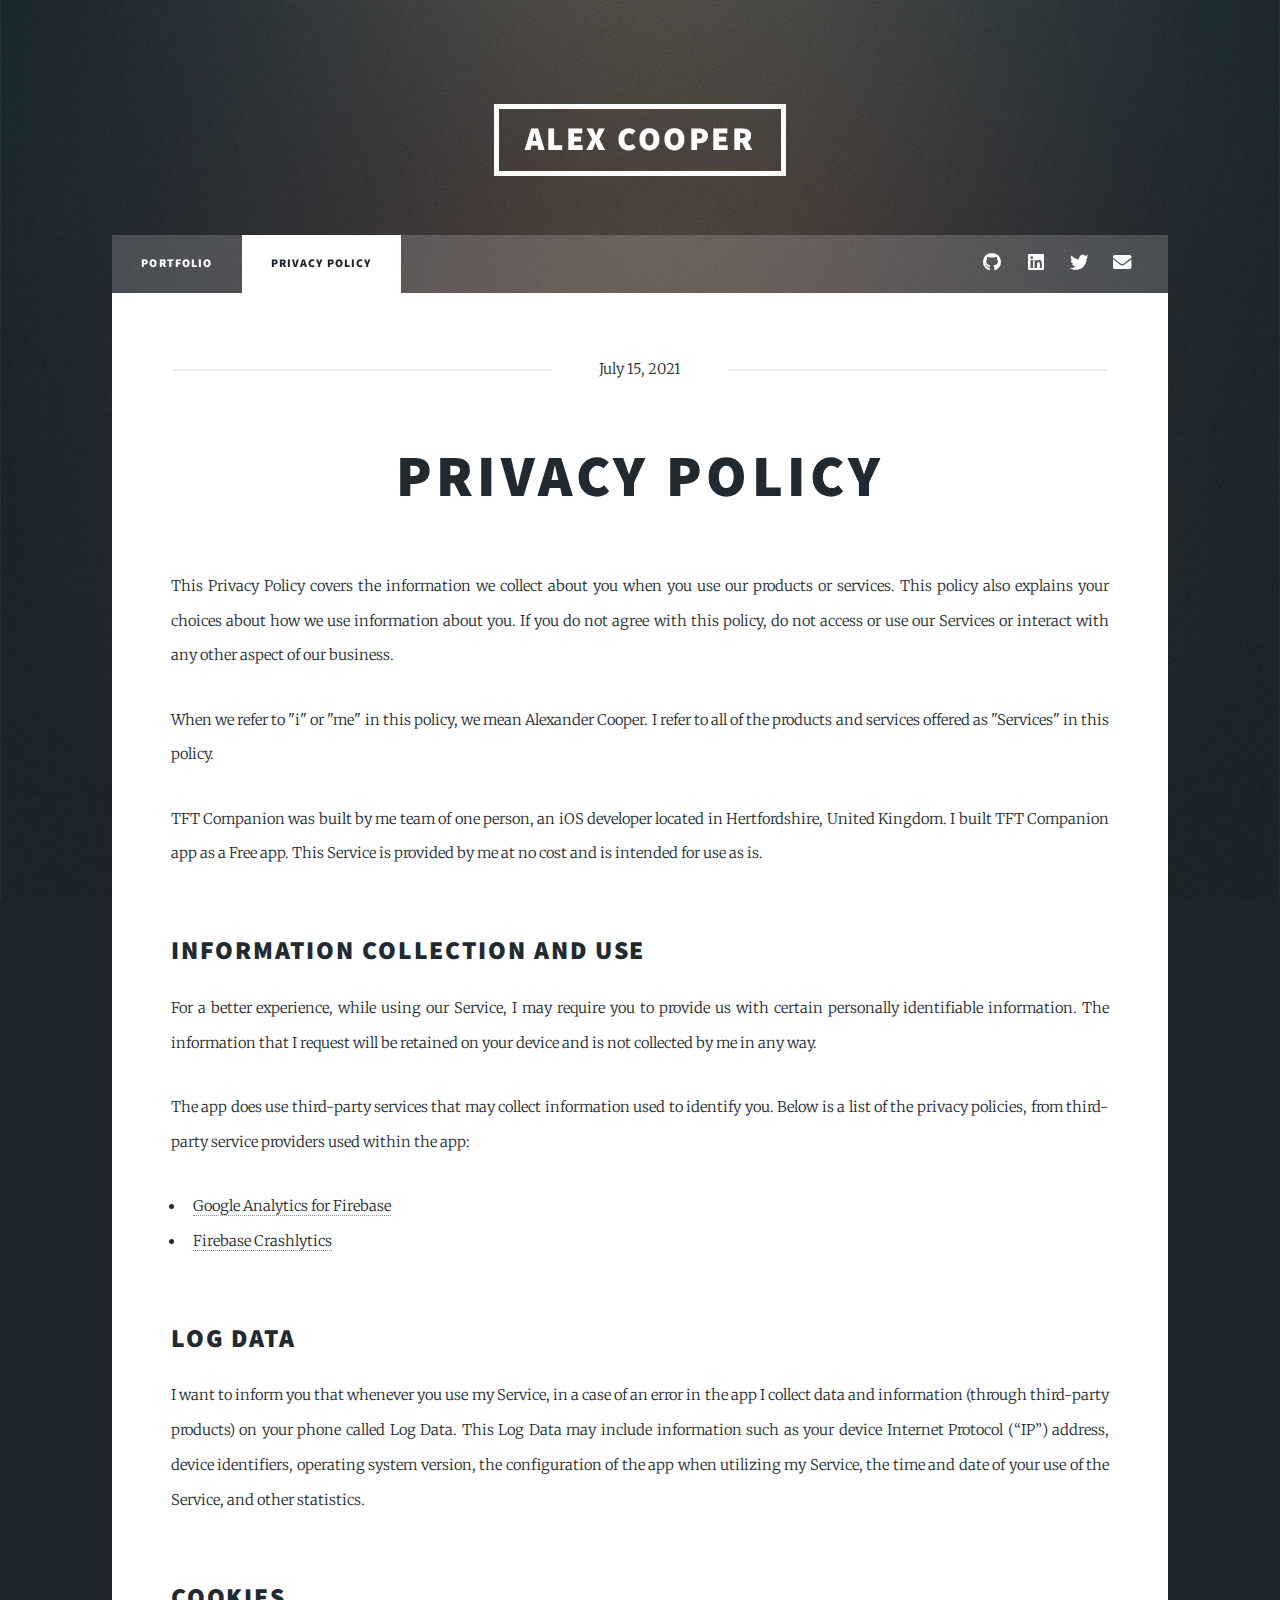
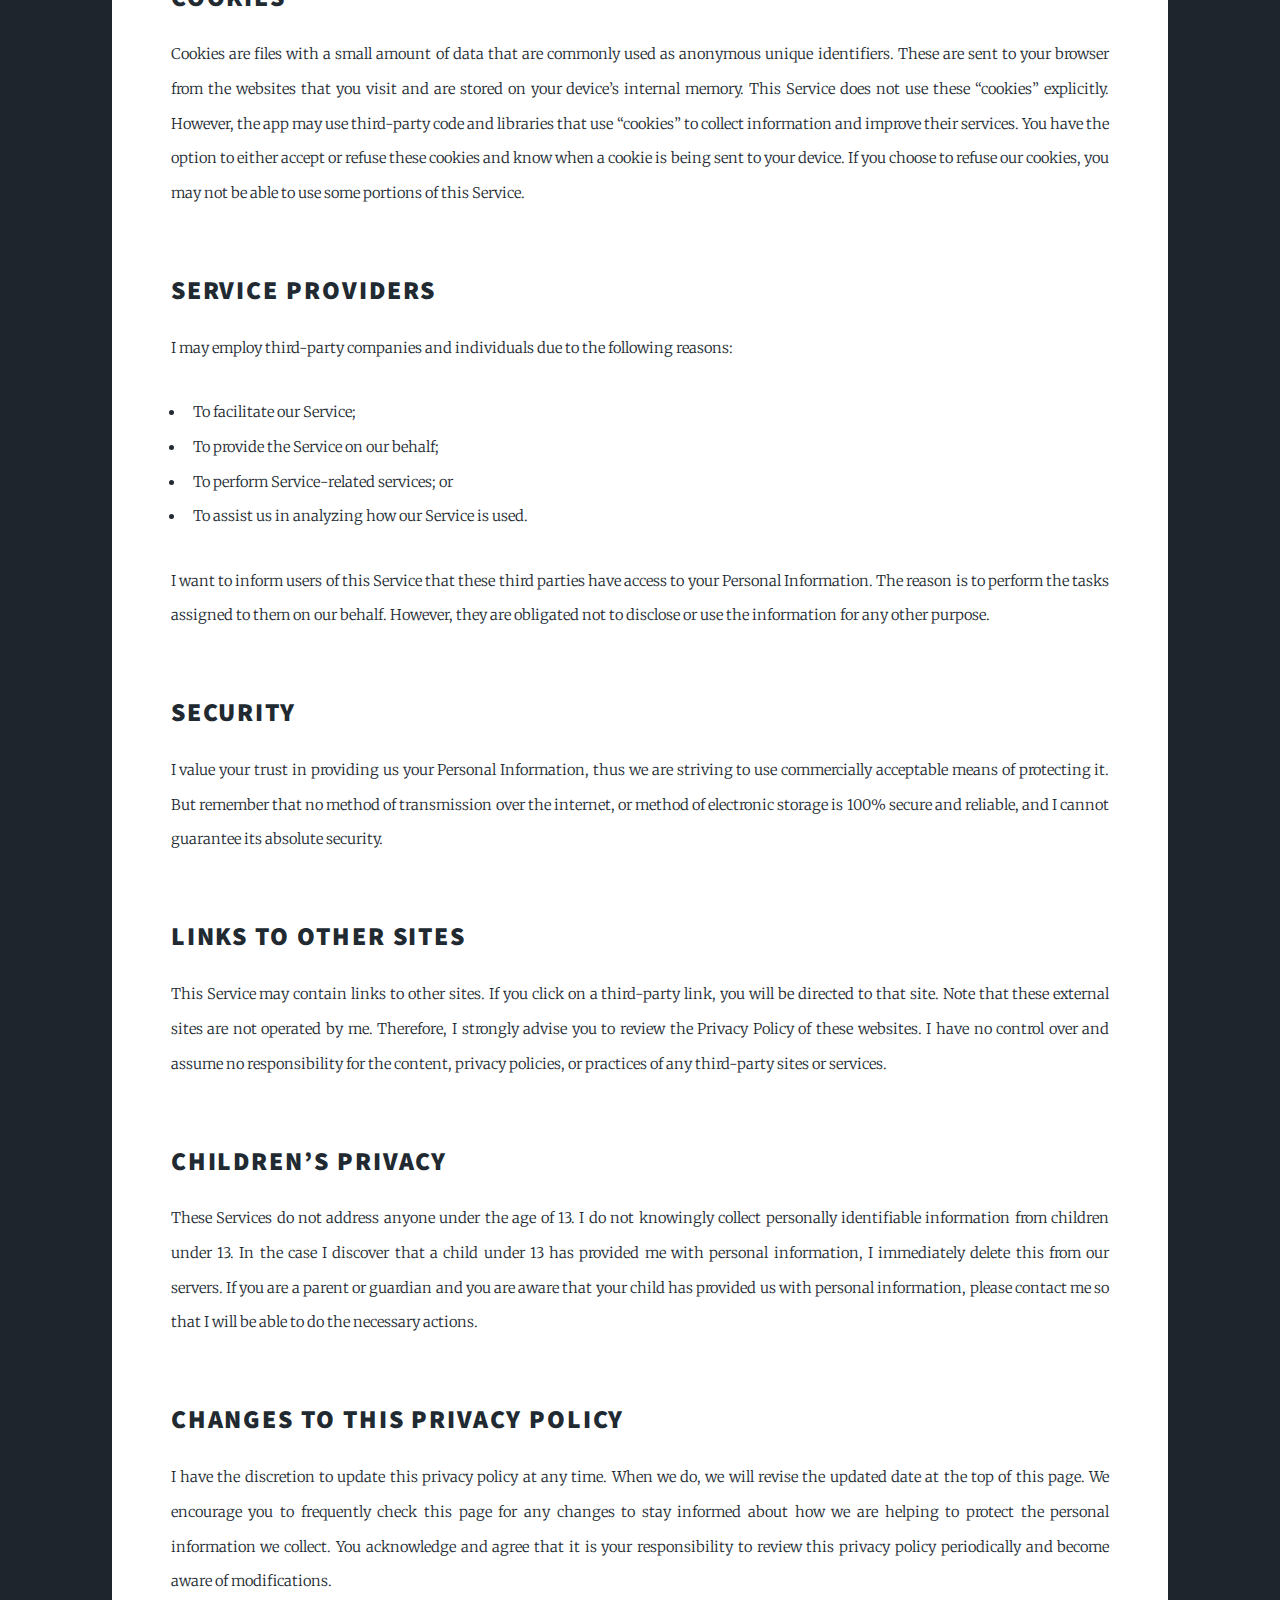
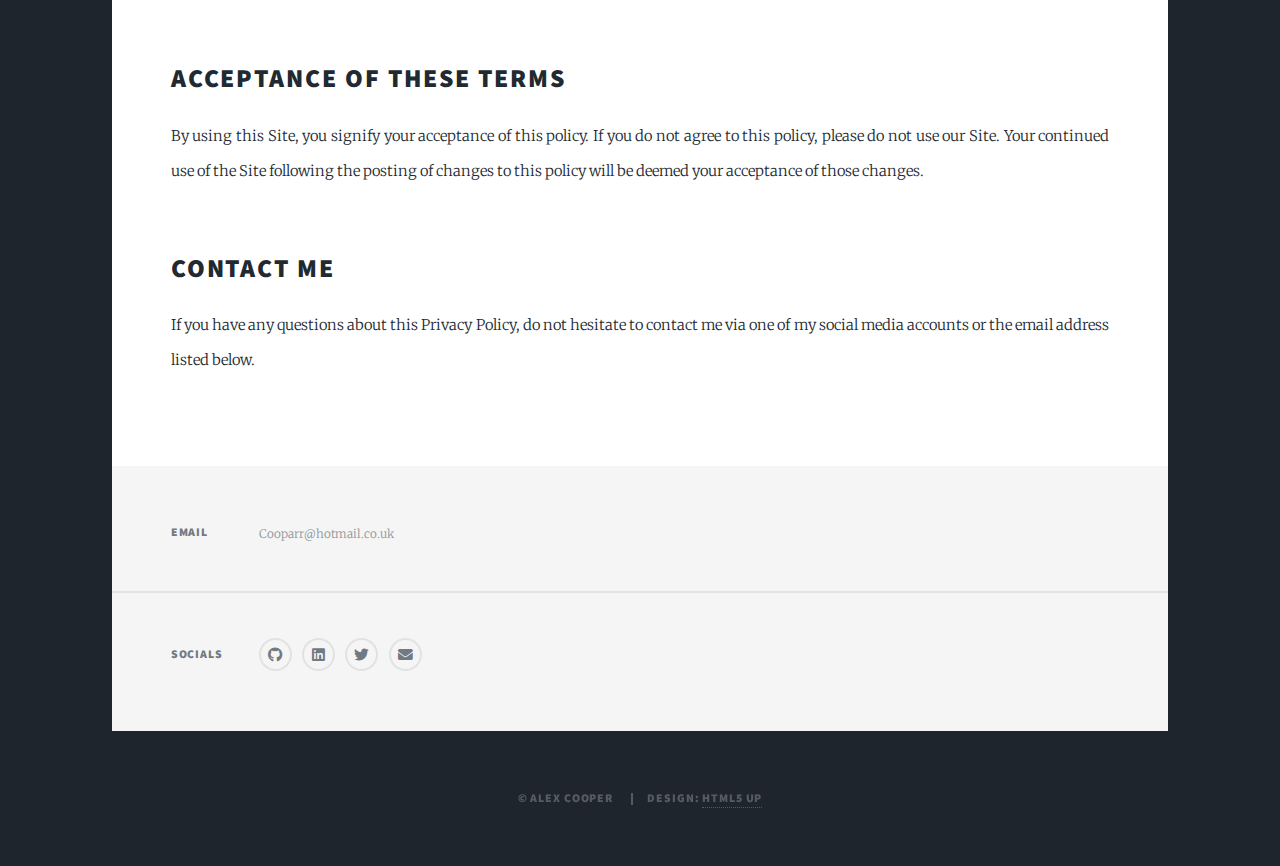
==== commit a922a99c: "Removed form and address section." ====
--- a/privacypolicy.html
+++ b/privacypolicy.html
@@ -151,14 +151,14 @@
 
 				<h2>Contact Me</h2>
 				<p>
-					If you have any questions about this Privacy Policy, do not hesitate to contact me through the form below or via one of my social media accounts.
+					If you have any questions about this Privacy Policy, do not hesitate to contact me via one of my social media accounts or the email address listed below.
 				</p>
 			</section>
 		</div>
 
 		<!-- Footer -->
 		<footer id="footer">
-			<section>
+			<!-- <section>
 				<form method="post" action="mailto:cooparr@hotmail.co.uk" enctype="text/plain">
 					<div class="fields">
 						<div class="field">
@@ -179,12 +179,12 @@
 						<li><input type="reset" value="Reset"></li>
 					</ul>
 				</form>
-			</section>
+			</section> -->
 			<section class="split contact">
-				<section class="alt">
+				<!-- <section class="alt">
 					<h3>Address</h3>
 					<p>Hertfordshire, United Kingdom</p>
-				</section>
+				</section> -->
 				<section class="alt">
 					<h3>Email</h3>
 					<p>Cooparr@hotmail.co.uk</p>
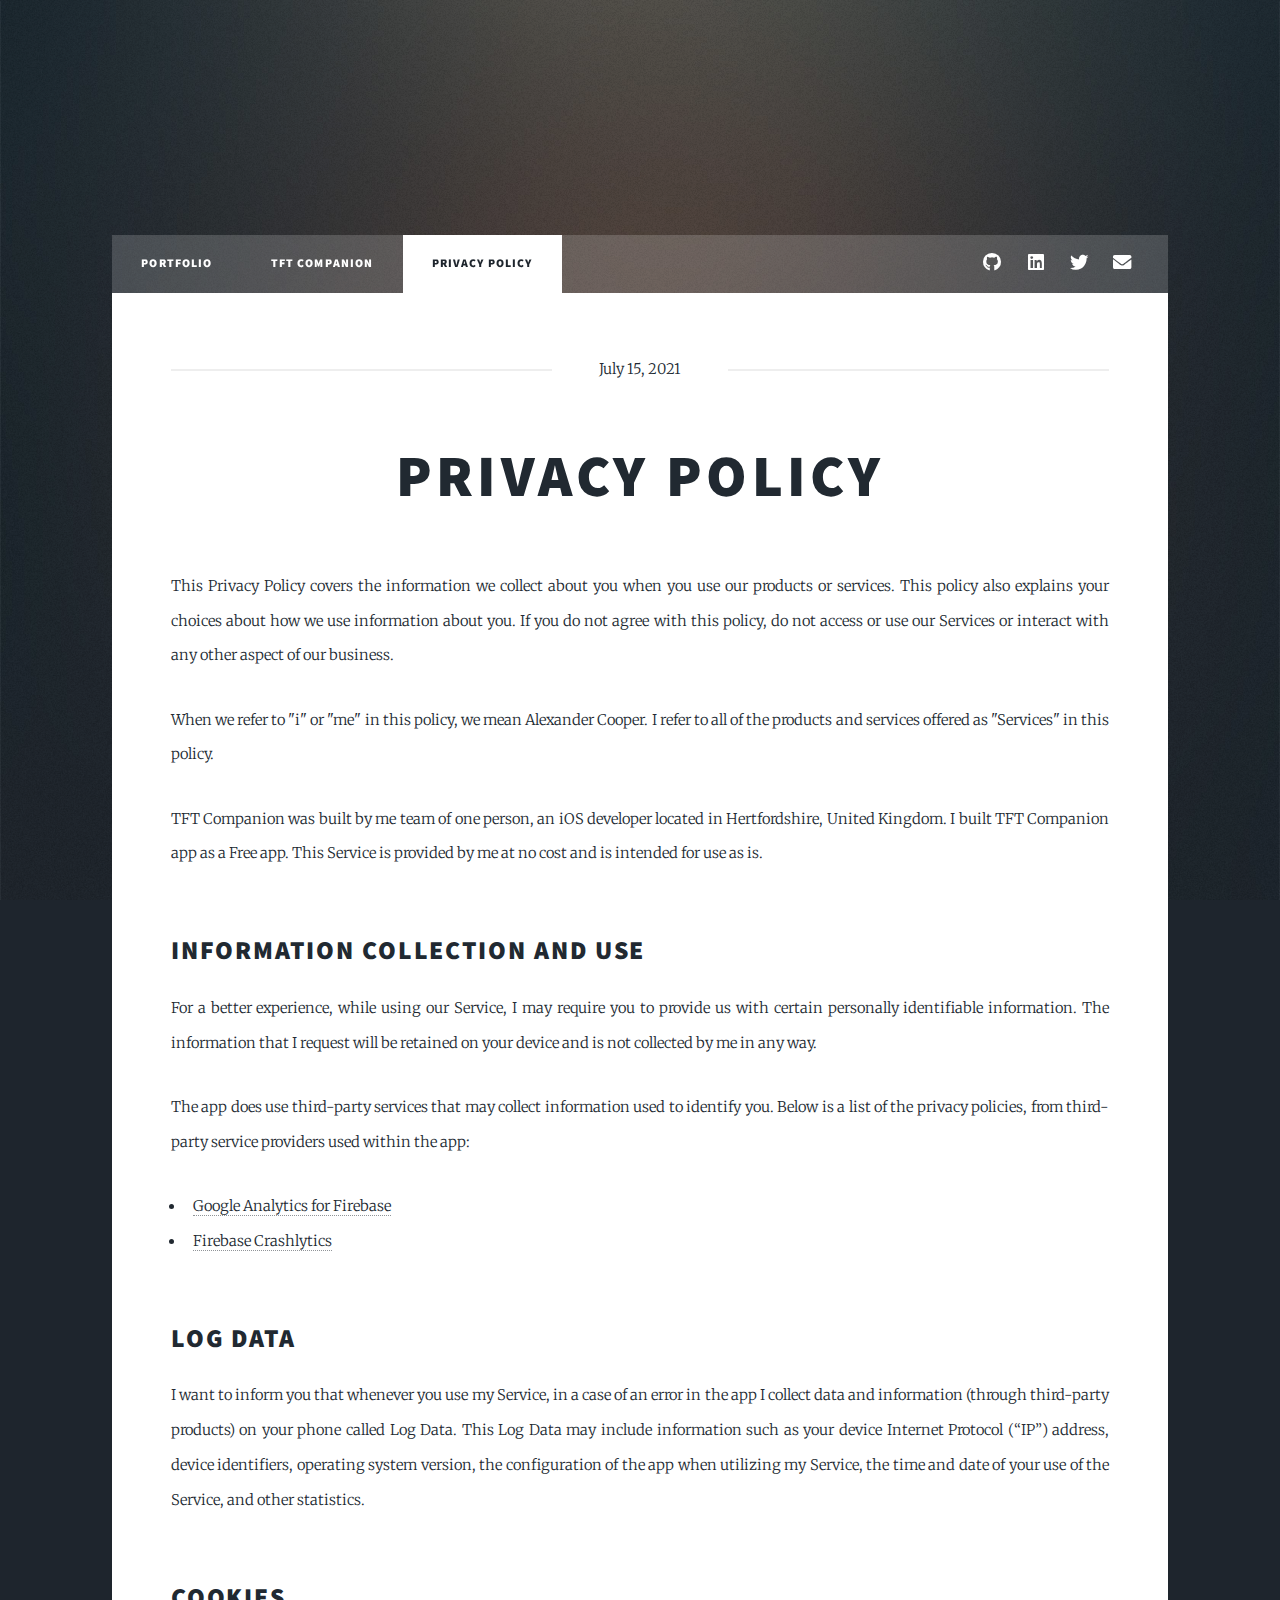
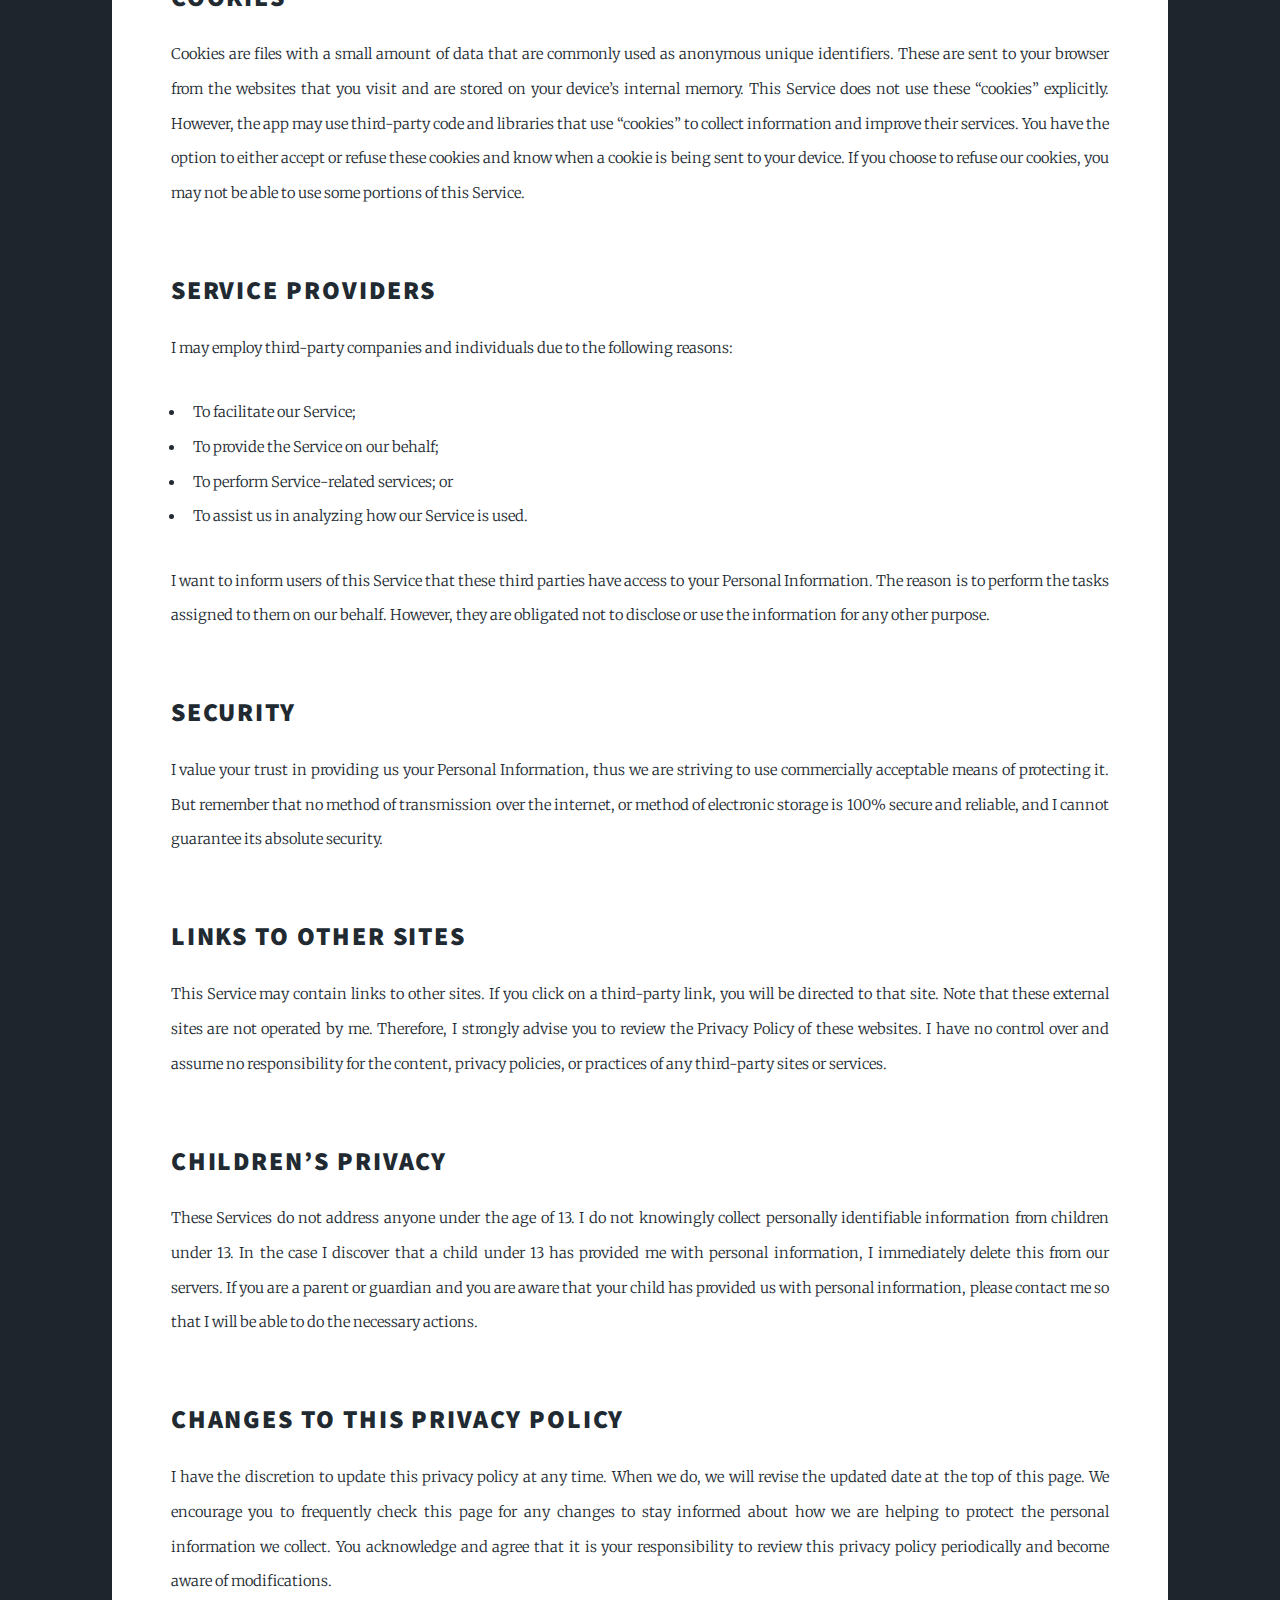
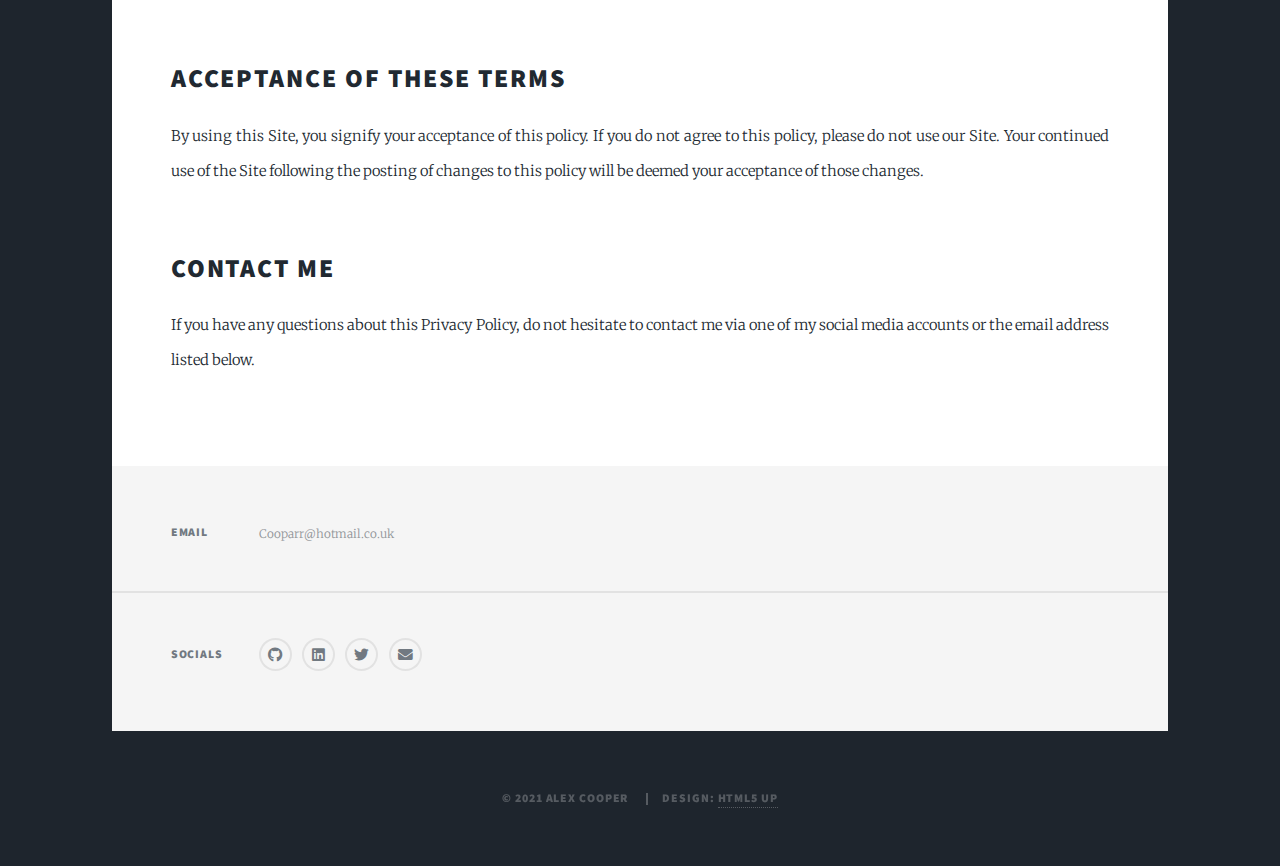
==== commit 4a8aafad: "Added link to TFT support page. Alos removed old commented out code." ====
--- a/privacypolicy.html
+++ b/privacypolicy.html
@@ -24,13 +24,14 @@
 
 		<!-- Header -->
 		<header id="header">
-			<a href="index.html" class="logo">Alex Cooper</a>
+			<!-- <a href="index.html" class="logo">Privacy Policy</a> -->
 		</header>
 
 		<!-- Nav -->
 		<nav id="nav">
 			<ul class="links">
 				<li><a href="index.html">Portfolio</a></li>
+				<li><a href="TFTCompanion.html">TFT Companion</a></li>
 				<li class="active"><a href="privacypolicy.html">Privacy Policy</a></li>
 			</ul>
 			<ul class="icons">
@@ -158,33 +159,7 @@
 
 		<!-- Footer -->
 		<footer id="footer">
-			<!-- <section>
-				<form method="post" action="mailto:cooparr@hotmail.co.uk" enctype="text/plain">
-					<div class="fields">
-						<div class="field">
-							<label for="name">Name</label>
-							<input type="text" name="name" id="name">
-						</div>
-						<div class="field">
-							<label for="email">Email</label>
-							<input type="text" name="email" id="email">
-						</div>
-						<div class="field">
-							<label for="message">Message</label>
-							<textarea name="message" id="message" rows="3"></textarea>
-						</div>
-					</div>
-					<ul class="actions">
-						<li><input type="submit" value="Send Message" class="primary"/></li>
-						<li><input type="reset" value="Reset"></li>
-					</ul>
-				</form>
-			</section> -->
 			<section class="split contact">
-				<!-- <section class="alt">
-					<h3>Address</h3>
-					<p>Hertfordshire, United Kingdom</p>
-				</section> -->
 				<section class="alt">
 					<h3>Email</h3>
 					<p>Cooparr@hotmail.co.uk</p>
@@ -208,7 +183,7 @@
 		<!-- Copyright -->
 		<div id="copyright">
 			<ul>
-				<li>&copy; Alex Cooper</li>
+				<li>&copy; 2021 Alex Cooper</li>
 				<li>Design: <a href="https://html5up.net">HTML5 UP</a></li>
 			</ul>
 		</div>
